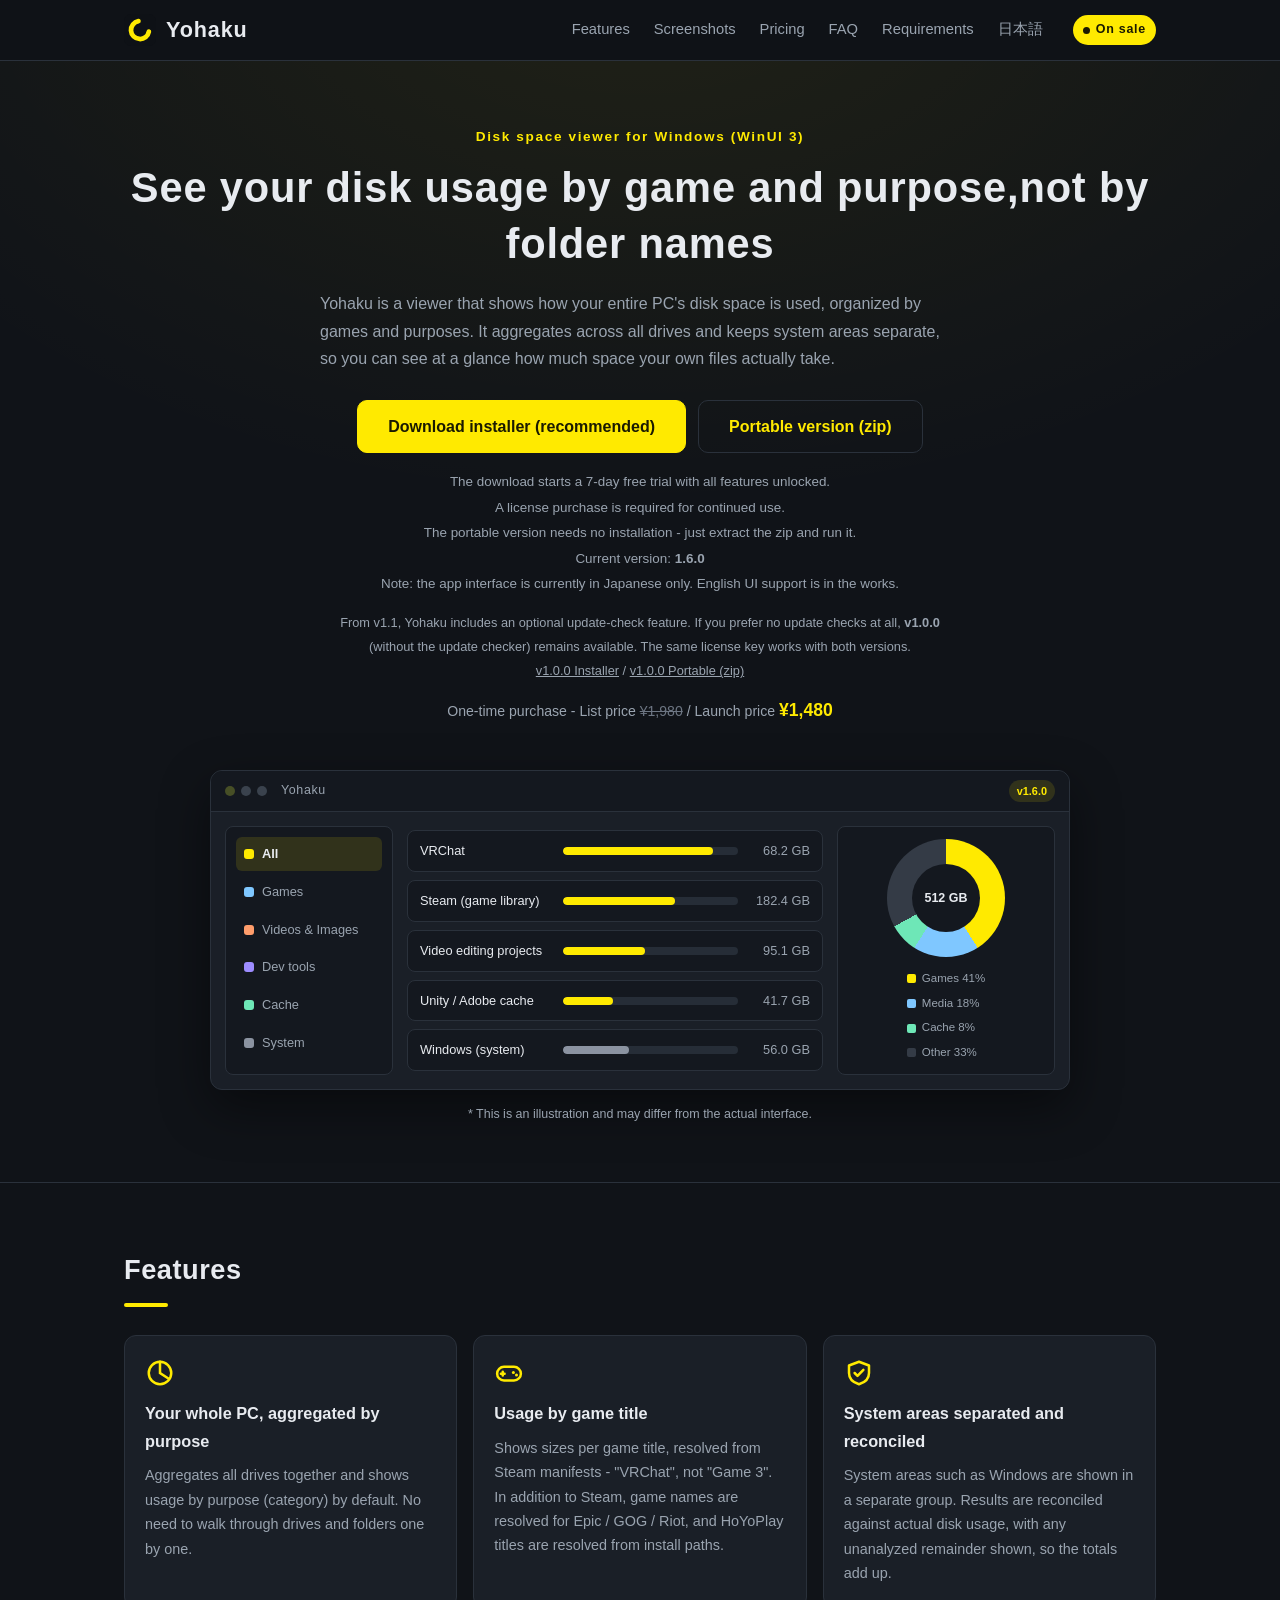
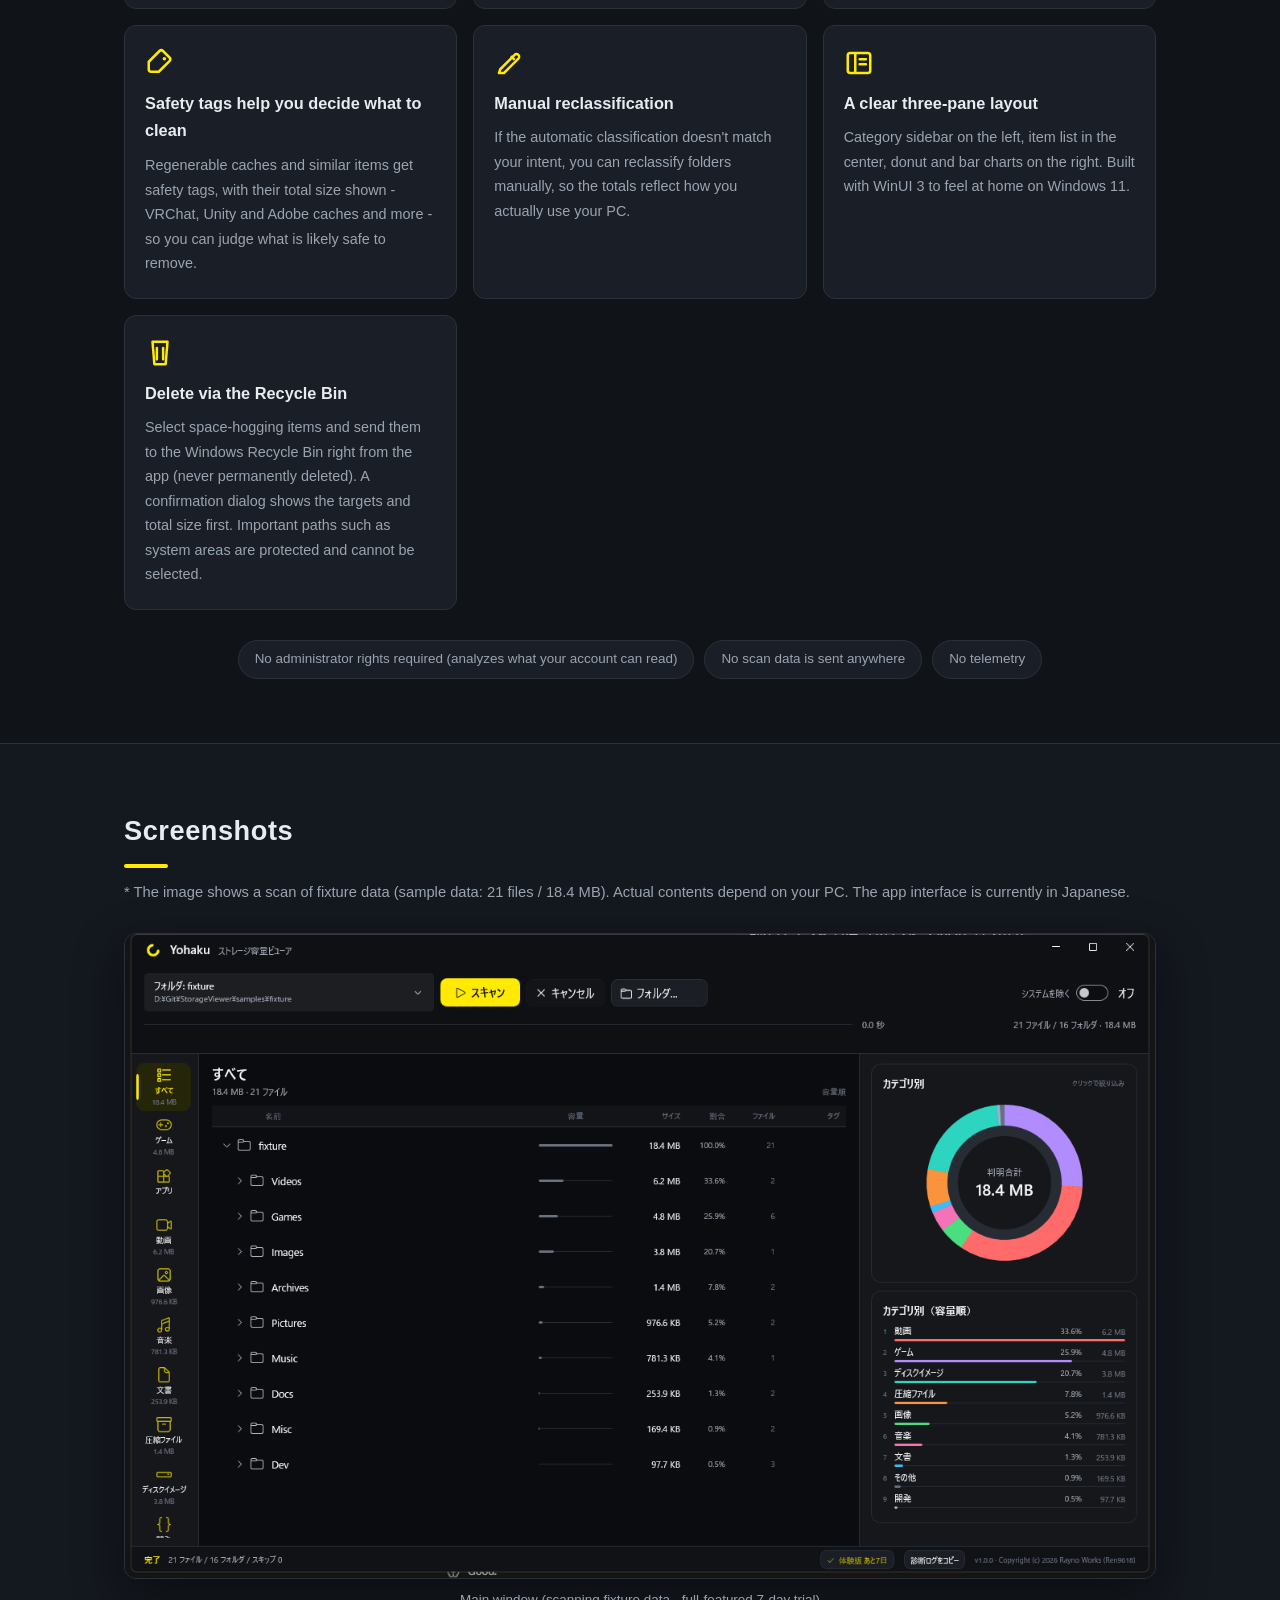
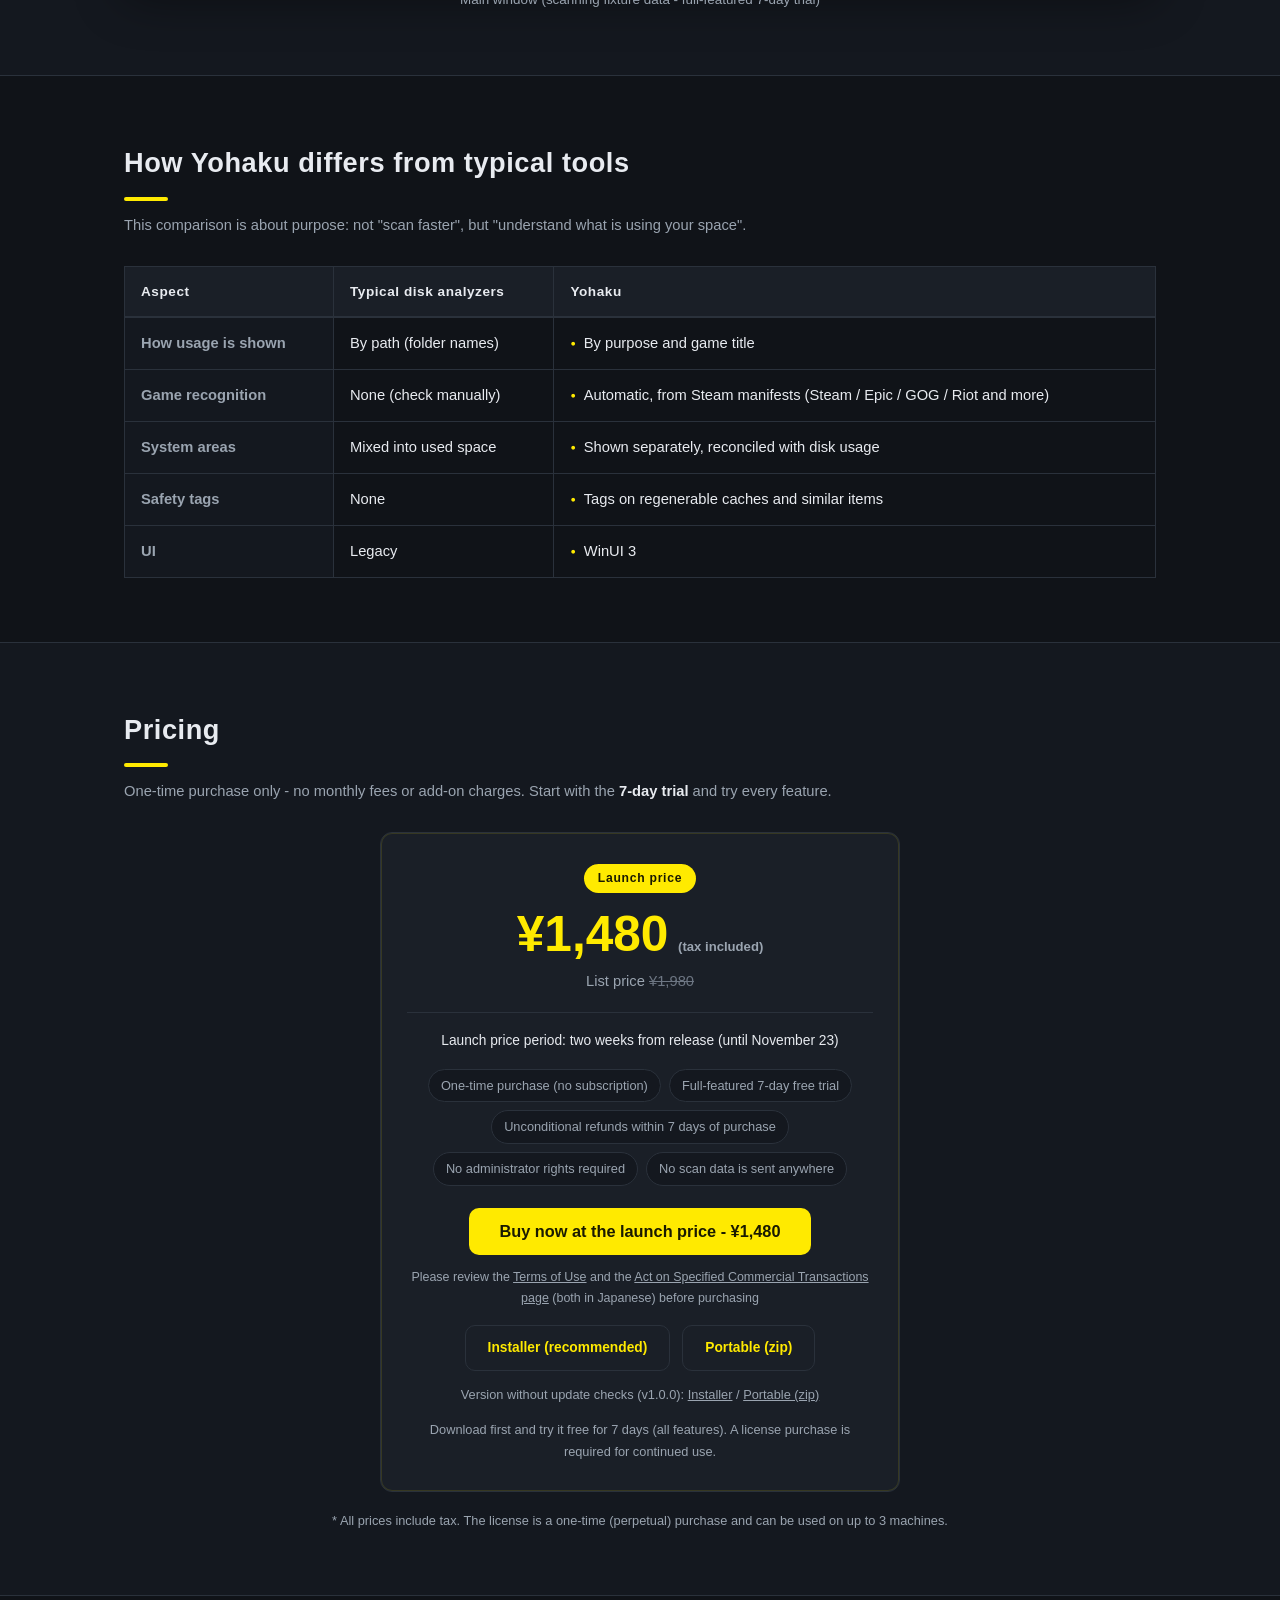
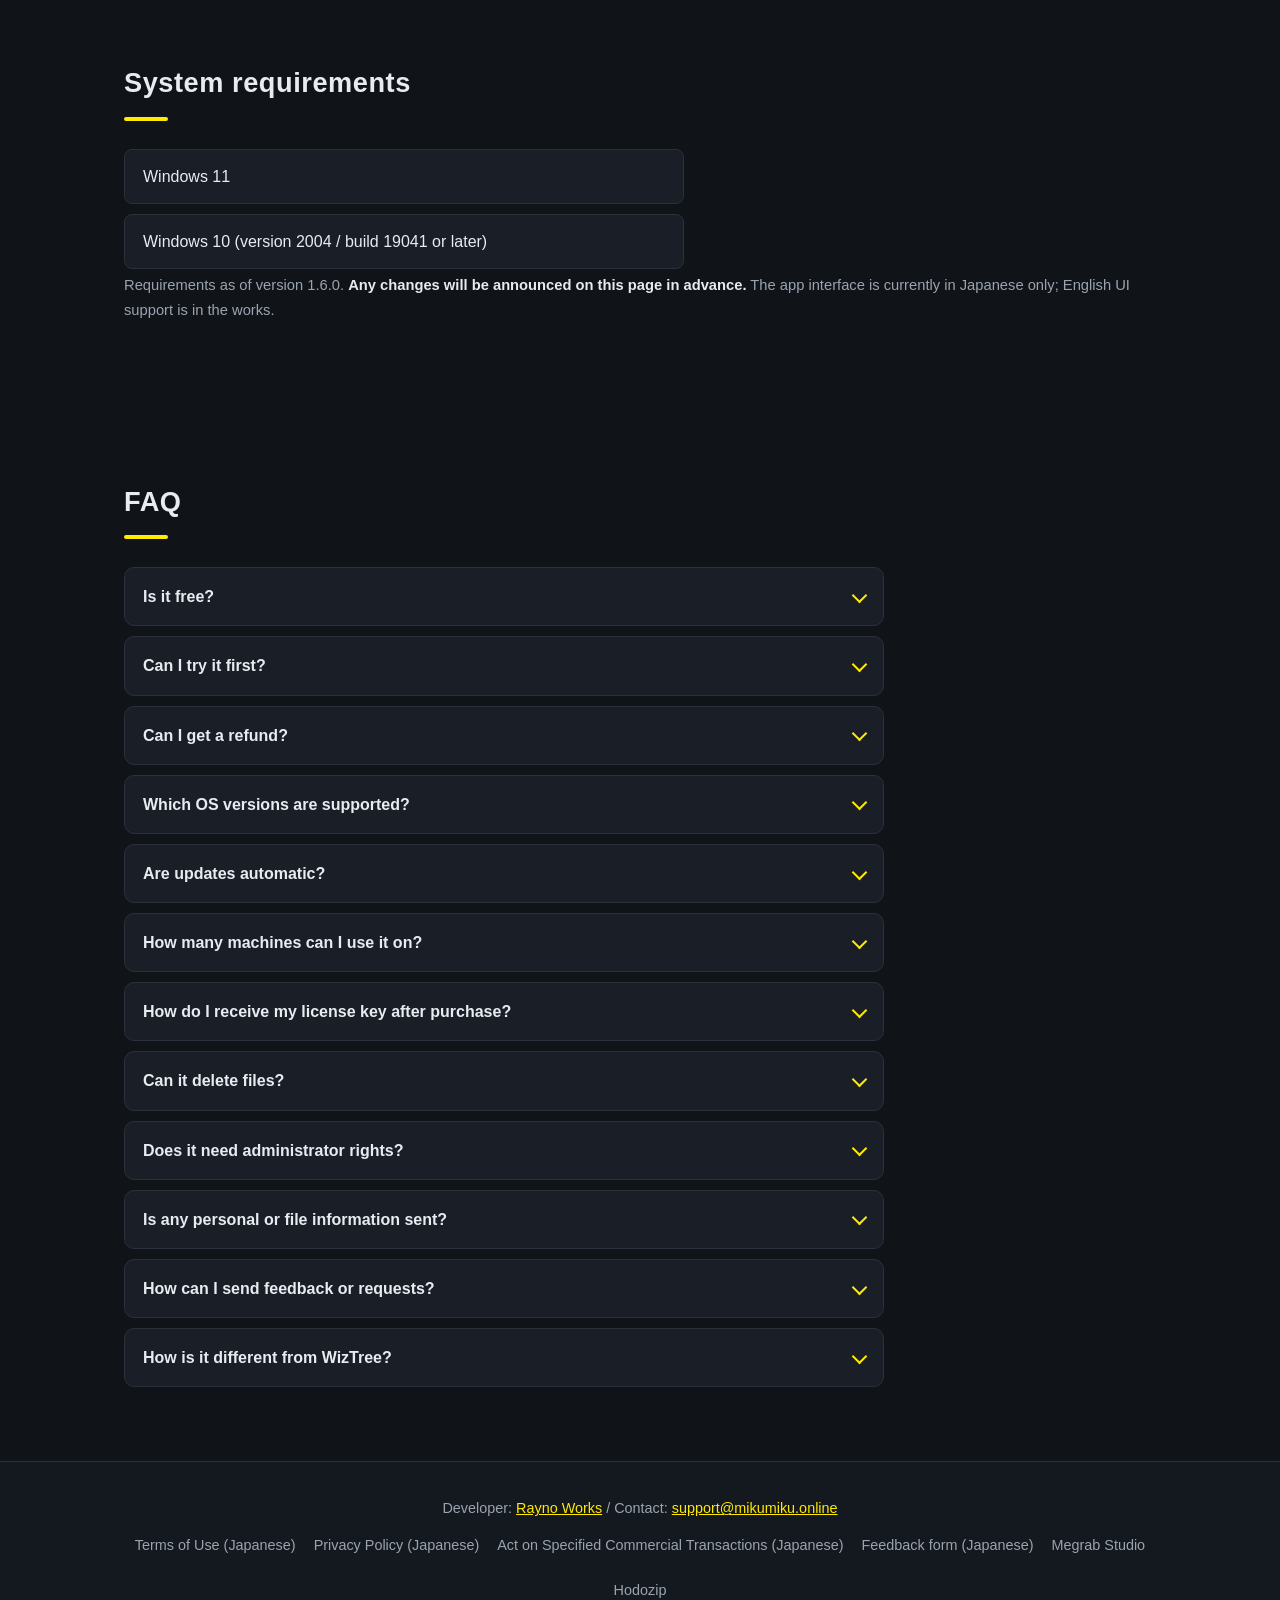
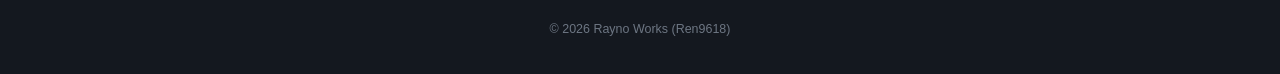
==== en/index.html @ 10c19259 "﻿feat: add English page (/en/), fix apple-touch-icon and meta description" ====
<!DOCTYPE html>
<html lang="en">
<head>
<meta charset="utf-8">
<meta name="viewport" content="width=device-width, initial-scale=1">
<title>Yohaku - Disk Space Viewer for Windows</title>
<meta name="description" content="Yohaku is a disk space viewer for Windows that shows usage by game title and purpose, not by folder names. One-time purchase: list price ¥1,980, launch price ¥1,480 (for two weeks from release). Includes a full-featured 7-day free trial.">
<link rel="canonical" href="https://ren9618.github.io/Yohaku/en/">
<link rel="alternate" hreflang="ja" href="https://ren9618.github.io/Yohaku/">
<link rel="alternate" hreflang="en" href="https://ren9618.github.io/Yohaku/en/">
<link rel="alternate" hreflang="x-default" href="https://ren9618.github.io/Yohaku/">
<meta property="og:title" content="Yohaku - Disk Space Viewer for Windows">
<meta property="og:site_name" content="Yohaku">
<meta property="og:description" content="A disk space viewer for Windows that shows usage by game title and purpose, not by folder names. One-time purchase: list price ¥1,980, launch price ¥1,480 (for two weeks from release).">
<meta property="og:type" content="website">
<meta property="og:url" content="https://ren9618.github.io/Yohaku/en/">
<meta property="og:locale" content="en_US">
<meta name="twitter:card" content="summary">
<link rel="icon" href="../favicon.ico" sizes="32x32">
<link rel="icon" href="../favicon.svg" type="image/svg+xml">
<link rel="apple-touch-icon" href="../_brand/icon-180.png">
<link rel="stylesheet" href="../style.css">
<script type="application/ld+json">
{
  "@context": "https://schema.org",
  "@type": "Product",
  "name": "Yohaku",
  "description": "A disk space viewer for Windows that shows usage by game title and purpose, not by folder names.",
  "image": "https://ren9618.github.io/Yohaku/img/screenshot-main.png",
  "brand": { "@type": "Brand", "name": "Rayno Works" },
  "offers": {
    "@type": "Offer",
    "price": "1480",
    "priceCurrency": "JPY",
    "availability": "https://schema.org/InStock",
    "url": "https://ren9618.github.io/Yohaku/en/",
    "seller": { "@type": "Organization", "name": "Rayno Works" },
    "hasMerchantReturnPolicy": {
      "@type": "MerchantReturnPolicy",
      "applicableCountry": "JP",
      "returnPolicyCategory": "https://schema.org/MerchantReturnFiniteReturnWindow",
      "merchantReturnDays": 7
    }
  }
}
</script>
</head>
<body>

<!-- ▼ Header -->
<header class="site-header">
  <div class="container header-inner">
    <a class="brand" href="#top" aria-label="Yohaku official site - back to top">
      <svg class="brand-mark" viewBox="0 0 256 256" aria-hidden="true" focusable="false">
        <rect width="256" height="256" rx="56" fill="#0E1116"/>
        <path d="M198.9 140.5A72 72 0 1 1 115.5 57.1" fill="none" stroke="#FFEA00"
              stroke-width="38" stroke-linecap="round"/>
      </svg>
      <h1 class="brand-name">Yohaku</h1>
    </a>
    <nav class="site-nav" aria-label="Page sections">
      <a href="#features">Features</a>
      <a href="#screenshots">Screenshots</a>
      <a href="#pricing">Pricing</a>
      <a href="#faq">FAQ</a>
      <a href="#requirements">Requirements</a>
      <a href="../" hreflang="ja">日本語</a>
    </nav>
    <span class="dev-badge"><span class="dev-dot" aria-hidden="true"></span>On sale</span>
  </div>
</header>

<main id="top">

  <!-- ▼ Hero -->
  <section class="hero">
    <div class="container hero-inner">
      <p class="hero-kicker">Disk space viewer for Windows (WinUI 3)</p>
      <p class="hero-catch">See your disk usage by game and purpose,<br class="sp-br">not by folder names</p>
      <p class="hero-lead">
        Yohaku is a viewer that shows how your entire PC's disk space is used,
        organized by games and purposes. It aggregates across all drives and keeps
        system areas separate, so you can see at a glance how much space your own
        files actually take.
      </p>
      <div class="hero-actions">
        <div class="dl-buttons">
          <a class="btn" href="https://github.com/Ren9618/Yohaku/releases/latest/download/Yohaku-Setup.exe">Download installer (recommended)</a>
          <a class="btn btn-sub" href="https://github.com/Ren9618/Yohaku/releases/latest/download/Yohaku-Portable.zip">Portable version (zip)</a>
        </div>
        <p class="dl-note">
          The download starts a 7-day free trial with all features unlocked.<br>
          A license purchase is required for continued use.<br>
          The portable version needs no installation - just extract the zip and run it.<br>
          Current version: <strong>1.6.0</strong><br>
          Note: the app interface is currently in Japanese only. English UI support is in the works.
        </p>
        <p class="dl-legacy">
          From v1.1, Yohaku includes an optional update-check feature. If you prefer no update checks at all, <strong>v1.0.0</strong> (without the update checker) remains available. The same license key works with both versions.<br>
          <a href="https://github.com/Ren9618/Yohaku/releases/download/v1.0.0/Yohaku-Setup.exe">v1.0.0 Installer</a> / <a href="https://github.com/Ren9618/Yohaku/releases/download/v1.0.0/Yohaku-Portable.zip">v1.0.0 Portable (zip)</a>
        </p>
        <p class="hero-price">
          One-time purchase - List price <s>¥1,980</s> / Launch price <strong>¥1,480</strong>
        </p>
      </div>

      <!-- App window mock (CSS illustration) -->
      <div class="mock" role="img"
           aria-label="Illustration of the Yohaku window: a three-pane layout with a category list on the left, items by size in the center, and a donut chart on the right">
        <div class="mock-titlebar">
          <span class="tb-dot" aria-hidden="true"></span><span class="tb-dot" aria-hidden="true"></span><span class="tb-dot" aria-hidden="true"></span>
          <span class="tb-title">Yohaku</span>
          <span class="tb-badge">v1.6.0</span>
        </div>
        <div class="mock-body">
          <div class="mock-side">
            <span class="side-item is-active"><i class="ico-dot ico-a"></i>All</span>
            <span class="side-item"><i class="ico-dot ico-b"></i>Games</span>
            <span class="side-item"><i class="ico-dot ico-c"></i>Videos &amp; Images</span>
            <span class="side-item"><i class="ico-dot ico-d"></i>Dev tools</span>
            <span class="side-item"><i class="ico-dot ico-e"></i>Cache</span>
            <span class="side-item"><i class="ico-dot ico-f"></i>System</span>
          </div>
          <div class="mock-list">
            <div class="list-row"><span class="row-name">VRChat</span><span class="row-bar"><i style="width:86%"></i></span><span class="row-size">68.2 GB</span></div>
            <div class="list-row"><span class="row-name">Steam (game library)</span><span class="row-bar"><i style="width:64%"></i></span><span class="row-size">182.4 GB</span></div>
            <div class="list-row"><span class="row-name">Video editing projects</span><span class="row-bar"><i style="width:47%"></i></span><span class="row-size">95.1 GB</span></div>
            <div class="list-row"><span class="row-name">Unity / Adobe cache</span><span class="row-bar"><i style="width:29%"></i></span><span class="row-size">41.7 GB</span></div>
            <div class="list-row"><span class="row-name">Windows (system)</span><span class="row-bar row-bar-sys"><i style="width:38%"></i></span><span class="row-size">56.0 GB</span></div>
          </div>
          <div class="mock-chart">
            <div class="donut"><span class="donut-hole">512 GB</span></div>
            <div class="donut-legend">
              <span><i class="lg lg-a"></i>Games 41%</span>
              <span><i class="lg lg-b"></i>Media 18%</span>
              <span><i class="lg lg-c"></i>Cache 8%</span>
              <span><i class="lg lg-d"></i>Other 33%</span>
            </div>
          </div>
        </div>
      </div>
      <p class="mock-caption">* This is an illustration and may differ from the actual interface.</p>
    </div>
  </section>

  <!-- ▼ Features -->
  <section class="section" id="features">
    <div class="container">
      <h2 class="section-title">Features</h2>
      <div class="cards">
        <article class="card">
          <svg class="card-ico" viewBox="0 0 24 24" aria-hidden="true" focusable="false"><circle cx="12" cy="12" r="9" fill="none" stroke="currentColor" stroke-width="2"/><path d="M12 3v9l6.4 4.2" fill="none" stroke="currentColor" stroke-width="2" stroke-linecap="round"/></svg>
          <h3>Your whole PC, aggregated by purpose</h3>
          <p>Aggregates all drives together and shows usage by purpose (category) by default. No need to walk through drives and folders one by one.</p>
        </article>
        <article class="card">
          <svg class="card-ico" viewBox="0 0 24 24" aria-hidden="true" focusable="false"><rect x="2.5" y="7" width="19" height="11" rx="5.5" fill="none" stroke="currentColor" stroke-width="2"/><path d="M7 11v3M5.5 12.5h3" stroke="currentColor" stroke-width="2" stroke-linecap="round"/><circle cx="15.5" cy="11.5" r="1.2" fill="currentColor"/><circle cx="18" cy="13.5" r="1.2" fill="currentColor"/></svg>
          <h3>Usage by game title</h3>
          <p>Shows sizes per game title, resolved from Steam manifests - "VRChat", not "Game 3". In addition to Steam, game names are resolved for Epic / GOG / Riot, and HoYoPlay titles are resolved from install paths.</p>
        </article>
        <article class="card">
          <svg class="card-ico" viewBox="0 0 24 24" aria-hidden="true" focusable="false"><path d="M12 3l8 3v6c0 4.4-3.2 7.6-8 9-4.8-1.4-8-4.6-8-9V6z" fill="none" stroke="currentColor" stroke-width="2" stroke-linejoin="round"/><path d="M8.5 12l2.3 2.3L15.5 9.5" fill="none" stroke="currentColor" stroke-width="2" stroke-linecap="round" stroke-linejoin="round"/></svg>
          <h3>System areas separated and reconciled</h3>
          <p>System areas such as Windows are shown in a separate group. Results are reconciled against actual disk usage, with any unanalyzed remainder shown, so the totals add up.</p>
        </article>
        <article class="card">
          <svg class="card-ico" viewBox="0 0 24 24" aria-hidden="true" focusable="false"><path d="M3 11l8.6-8.6a2 2 0 012.8 0l5.2 5.2a2 2 0 010 2.8L11 19H5a2 2 0 01-2-2z" fill="none" stroke="currentColor" stroke-width="2" stroke-linejoin="round"/><circle cx="15.5" cy="8.5" r="1.4" fill="currentColor"/></svg>
          <h3>Safety tags help you decide what to clean</h3>
          <p>Regenerable caches and similar items get safety tags, with their total size shown - VRChat, Unity and Adobe caches and more - so you can judge what is likely safe to remove.</p>
        </article>
        <article class="card">
          <svg class="card-ico" viewBox="0 0 24 24" aria-hidden="true" focusable="false"><path d="M4 20h4L19.5 8.5a2.1 2.1 0 00-3-3L5 17z" fill="none" stroke="currentColor" stroke-width="2" stroke-linejoin="round"/><path d="M13.5 6.5l3 3" stroke="currentColor" stroke-width="2"/></svg>
          <h3>Manual reclassification</h3>
          <p>If the automatic classification doesn't match your intent, you can reclassify folders manually, so the totals reflect how you actually use your PC.</p>
        </article>
        <article class="card">
          <svg class="card-ico" viewBox="0 0 24 24" aria-hidden="true" focusable="false"><rect x="3" y="4" width="18" height="16" rx="2" fill="none" stroke="currentColor" stroke-width="2"/><path d="M9 4v16" stroke="currentColor" stroke-width="2"/><path d="M12.5 9h5M12.5 13h5" stroke="currentColor" stroke-width="2" stroke-linecap="round"/></svg>
          <h3>A clear three-pane layout</h3>
          <p>Category sidebar on the left, item list in the center, donut and bar charts on the right. Built with WinUI 3 to feel at home on Windows 11.</p>
        </article>
        <article class="card">
          <svg class="card-ico" viewBox="0 0 24 24" aria-hidden="true" focusable="false"><path d="M6 3h12l-1.5 18h-9z" fill="none" stroke="currentColor" stroke-width="2" stroke-linejoin="round"/><path d="M9.5 8v9M14.5 8v9" stroke="currentColor" stroke-width="2" stroke-linecap="round"/></svg>
          <h3>Delete via the Recycle Bin</h3>
          <p>Select space-hogging items and send them to the Windows Recycle Bin right from the app (never permanently deleted). A confirmation dialog shows the targets and total size first. Important paths such as system areas are protected and cannot be selected.</p>
        </article>
      </div>
      <ul class="policy-list" aria-label="How it works">
        <li>No administrator rights required (analyzes what your account can read)</li>
        <li>No scan data is sent anywhere</li>
        <li>No telemetry</li>
      </ul>
    </div>
  </section>

  <!-- ▼ Screenshots -->
  <section class="section section-alt" id="screenshots">
    <div class="container">
      <h2 class="section-title">Screenshots</h2>
      <p class="section-note">* The image shows a scan of fixture data (sample data: 21 files / 18.4 MB). Actual contents depend on your PC. The app interface is currently in Japanese.</p>
      <figure class="shot">
        <img class="shot-img" src="../img/screenshot-main.png"
             alt="Yohaku's main window: a three-pane layout with the category list on the left, items by size in the center, and a category donut chart and ranked list on the right. The status bar shows the trial period remaining"
             width="1280" height="800" loading="lazy">
        <figcaption>Main window (scanning fixture data - full-featured 7-day trial)</figcaption>
      </figure>
    </div>
  </section>

  <!-- ▼ Comparison -->
  <section class="section" id="difference">
    <div class="container">
      <h2 class="section-title">How Yohaku differs from typical tools</h2>
      <p class="section-note">This comparison is about purpose: not "scan faster", but "understand what is using your space".</p>
      <div class="table-wrap">
        <table>
          <caption class="visually-hidden">Comparison of typical disk analyzers and Yohaku</caption>
          <thead>
            <tr><th scope="col">Aspect</th><th scope="col">Typical disk analyzers</th><th scope="col">Yohaku</th></tr>
          </thead>
          <tbody>
            <tr><th scope="row">How usage is shown</th><td>By path (folder names)</td><td class="em">By purpose and game title</td></tr>
            <tr><th scope="row">Game recognition</th><td>None (check manually)</td><td class="em">Automatic, from Steam manifests (Steam / Epic / GOG / Riot and more)</td></tr>
            <tr><th scope="row">System areas</th><td>Mixed into used space</td><td class="em">Shown separately, reconciled with disk usage</td></tr>
            <tr><th scope="row">Safety tags</th><td>None</td><td class="em">Tags on regenerable caches and similar items</td></tr>
            <tr><th scope="row">UI</th><td>Legacy</td><td class="em">WinUI 3</td></tr>
          </tbody>
        </table>
      </div>
    </div>
  </section>

  <!-- ▼ Pricing -->
  <section class="section section-alt" id="pricing">
    <div class="container">
      <h2 class="section-title">Pricing</h2>
      <p class="section-note">One-time purchase only - no monthly fees or add-on charges. Start with the <strong>7-day trial</strong> and try every feature.</p>
      <div class="price-card">
        <p class="price-badge">Launch price</p>
        <p class="price-main">¥1,480<span class="price-tax"> (tax included)</span></p>
        <p class="price-list">List price <s>¥1,980</s></p>
        <p class="price-term">Launch price period: two weeks from release (until November 23)</p>
        <ul class="price-facts">
          <li>One-time purchase (no subscription)</li>
          <li>Full-featured 7-day free trial</li>
          <li>Unconditional refunds within 7 days of purchase</li>
          <li>No administrator rights required</li>
          <li>No scan data is sent anywhere</li>
        </ul>
        <button type="button" class="btn btn-buy" id="buy-button">Buy now at the launch price - ¥1,480</button>
        <p class="buy-legal">Please review the <a href="../terms/">Terms of Use</a> and the <a href="../tokushoho/">Act on Specified Commercial Transactions page</a> (both in Japanese) before purchasing</p>
        <p class="buy-error" id="buy-error" hidden role="alert">Couldn't open the checkout page. Please wait a moment and try again. If the problem persists, contact support@mikumiku.online.</p>
        <div class="dl-buttons dl-buttons-price">
          <a class="btn btn-sub" href="https://github.com/Ren9618/Yohaku/releases/latest/download/Yohaku-Setup.exe">Installer (recommended)</a>
          <a class="btn btn-sub" href="https://github.com/Ren9618/Yohaku/releases/latest/download/Yohaku-Portable.zip">Portable (zip)</a>
        </div>
        <p class="dl-legacy dl-legacy-price">Version without update checks (v1.0.0): <a href="https://github.com/Ren9618/Yohaku/releases/download/v1.0.0/Yohaku-Setup.exe">Installer</a> / <a href="https://github.com/Ren9618/Yohaku/releases/download/v1.0.0/Yohaku-Portable.zip">Portable (zip)</a></p>
        <p class="buy-note">Download first and try it free for 7 days (all features). A license purchase is required for continued use.</p>
      </div>
      <p class="price-note">* All prices include tax. The license is a one-time (perpetual) purchase and can be used on up to 3 machines.</p>
    </div>
  </section>

  <!-- ▼ Requirements -->
  <section class="section" id="requirements">
    <div class="container">
      <h2 class="section-title">System requirements</h2>
      <ul class="req-list">
        <li>Windows 11</li>
        <li>Windows 10 (version 2004 / build 19041 or later)</li>
      </ul>
      <p class="section-note">
        Requirements as of version 1.6.0.
        <strong>Any changes will be announced on this page in advance.</strong>
        The app interface is currently in Japanese only; English UI support is in the works.
      </p>
    </div>
  </section>

  <!-- ▼ FAQ -->
  <section class="section" id="faq">
    <div class="container">
      <h2 class="section-title">FAQ</h2>
      <div class="faq">
        <details>
          <summary>Is it free?</summary>
          <p>No - it's a paid app with a one-time price. The list price is ¥1,980 (tax included); for two weeks from release, it's on sale at the launch price of ¥1,480 (tax included). There are no monthly fees.</p>
        </details>
        <details>
          <summary>Can I try it first?</summary>
          <p>Yes. The download gives you 7 days with all features unlocked, free of charge. A license purchase is required for continued use.</p>
        </details>
        <details>
          <summary>Can I get a refund?</summary>
          <p>Yes. Within 7 days of purchase, refunds are unconditional - no reason needed.</p>
        </details>
        <details>
          <summary>Which OS versions are supported?</summary>
          <p>Windows 11, and Windows 10 (version 2004 / build 19041 or later).</p>
        </details>
        <details>
          <summary>Are updates automatic?</summary>
          <p>No. By default, updates are only checked when you press the "Check for updates" button, which looks for the latest version on GitHub. You can switch to checking at startup in settings, but even then nothing is downloaded or installed automatically. A v1.0.0 build without any update checking is also available.</p>
        </details>
        <details>
          <summary>How many machines can I use it on?</summary>
          <p>One purchased license key can be used on up to 3 machines.</p>
        </details>
        <details>
          <summary>How do I receive my license key after purchase?</summary>
          <p>Your license key is shown on the purchase completion screen and also sent to the email address you provided. Paste it into the license field in the app.</p>
        </details>
        <details>
          <summary>Can it delete files?</summary>
          <p>Yes. Since v1.2, you can send selected files and folders to the Windows Recycle Bin. It never permanently deletes. Important paths such as system areas are protected and cannot be selected. To undo, restore the items from the Recycle Bin.</p>
        </details>
        <details>
          <summary>Does it need administrator rights?</summary>
          <p>No. It analyzes what a standard user account can read.</p>
        </details>
        <details>
          <summary>Is any personal or file information sent?</summary>
          <p>Scan and analysis data is never sent anywhere; analysis happens entirely on your PC. Network access occurs only for: (1) license verification, (2) update checks (by default, only when you press the button; automatic at startup only if you enable it in settings), and (3) opening the feedback form (in your own browser).</p>
        </details>
        <details>
          <summary>How can I send feedback or requests?</summary>
          <p>Open the form from the "Feedback" button in the app (it opens in your browser). Bug reports, feature requests and questions are welcome. (The form is in Japanese.)</p>
        </details>
        <details>
          <summary>How is it different from WizTree?</summary>
          <p>The goal is clarity, not speed: Yohaku lets you grasp your usage by purpose and game title.</p>
        </details>
      </div>
    </div>
  </section>

</main>

<!-- ▼ Footer -->
<footer class="site-footer">
  <div class="container footer-inner">
    <p class="footer-dev">
      Developer: <a href="https://ren9618.github.io/" rel="noopener">Rayno Works</a>
      / Contact: <a href="mailto:support@mikumiku.online">support@mikumiku.online</a>
    </p>
    <ul class="footer-links">
      <li><a href="../terms/">Terms of Use (Japanese)</a></li>
      <li><a href="../privacy/">Privacy Policy (Japanese)</a></li>
      <li><a href="../tokushoho/">Act on Specified Commercial Transactions (Japanese)</a></li>
      <li><a href="https://docs.google.com/forms/d/e/1FAIpQLSfSuPLTinqExS61uuCoh1453_3kNF-ksdr_sGwVtQI4NySszA/viewform" rel="noopener">Feedback form (Japanese)</a></li>
      <li><a href="https://megrab.mikumiku.online/" rel="noopener">Megrab Studio</a></li>
      <li><a href="https://ren9618.github.io/Hodozip/" rel="noopener">Hodozip</a></li>
    </ul>
    <p class="copyright">© 2026 Rayno Works (Ren9618)</p>
  </div>
</footer>

<script src="../checkout.js" defer></script>

</body>
</html>
---- style.css ----
/* Yohaku 公式サイト - style.css
   外部リソース不使用（システムフォントのみ） */

:root {
  --bg: #101318;
  --bg-alt: #14181f;
  --panel: #1a1f27;
  --line: #2a313b;
  --text: #e8ebf0;
  --sub: #9aa4b0;
  --accent: #FFEA00;
  --accent-soft: rgba(255, 234, 0, .12);
  --radius: 12px;
}

* { box-sizing: border-box; }

html { scroll-behavior: smooth; }

body {
  margin: 0;
  background: var(--bg);
  color: var(--text);
  font-family: "Segoe UI", "Yu Gothic UI", "Hiragino Kaku Gothic ProN", "Meiryo", sans-serif;
  font-size: 16px;
  line-height: 1.7;
  -webkit-text-size-adjust: 100%;
}

img, svg { vertical-align: middle; }

a { color: var(--accent); }
a:hover { text-decoration-thickness: 2px; }

.container { max-width: 1080px; margin: 0 auto; padding: 0 24px; }

.visually-hidden {
  position: absolute; width: 1px; height: 1px;
  margin: -1px; padding: 0; border: 0;
  clip: rect(0 0 0 0); overflow: hidden; white-space: nowrap;
}

/* ---------- ヘッダー ---------- */
.site-header {
  position: sticky; top: 0; z-index: 10;
  background: rgba(16, 19, 24, .92);
  backdrop-filter: blur(6px);
  border-bottom: 1px solid var(--line);
}
.header-inner {
  display: flex; align-items: center; gap: 20px;
  min-height: 60px; flex-wrap: wrap; padding-top: 8px; padding-bottom: 8px;
}
.brand {
  display: flex; align-items: center; gap: 10px;
  color: var(--text); text-decoration: none;
}
.brand-mark { width: 32px; height: 32px; flex: none; }
.brand-name {
  margin: 0; font-size: 1.35rem; font-weight: 700;
  letter-spacing: .04em; color: var(--text);
}
.site-nav { display: flex; gap: 4px; flex-wrap: wrap; margin-left: auto; }
.site-nav a {
  color: var(--sub); text-decoration: none;
  font-size: .92rem; padding: 6px 10px; border-radius: 8px;
}
.site-nav a:hover { color: var(--text); background: var(--panel); }
.dev-badge {
  flex: none;
  display: inline-flex; align-items: center; gap: 6px;
  font-size: .78rem; font-weight: 700; letter-spacing: .06em;
  color: #1a1a00; background: var(--accent);
  padding: 4px 10px; border-radius: 999px;
}
.dev-dot {
  width: 7px; height: 7px; border-radius: 50%;
  background: #1a1a00; animation: pulse 1.6s ease-in-out infinite;
}
@keyframes pulse { 50% { opacity: .35; } }

/* ---------- ヒーロー ---------- */
.hero {
  padding: 64px 0 56px;
  background:
    radial-gradient(ellipse 70% 50% at 50% -10%, rgba(255, 234, 0, .07), transparent),
    var(--bg);
  border-bottom: 1px solid var(--line);
}
.hero-inner { text-align: center; }
.hero-kicker {
  margin: 0 0 12px; color: var(--accent);
  font-size: .85rem; font-weight: 700; letter-spacing: .12em;
}
.hero-catch {
  margin: 0 0 18px;
  font-size: clamp(1.7rem, 4.5vw, 2.6rem);
  font-weight: 800; line-height: 1.35; letter-spacing: .02em;
}
.hero-lead {
  max-width: 640px; margin: 0 auto 28px; color: var(--sub); text-align: left;
}
.hero-actions { margin-bottom: 44px; }
.btn-disabled {
  display: inline-block;
  padding: 12px 34px; border-radius: 10px;
  border: 1px solid var(--line); background: var(--panel);
  color: var(--sub); font-weight: 700; cursor: not-allowed;
  user-select: none;
}
.hero-price {
  margin: 12px 0 0; font-size: .88rem; color: var(--sub);
}
.hero-price strong { color: var(--accent); font-size: 1.1rem; }
.hero-price s { color: #6d7683; }

/* ---------- ボタン・ダウンロード導線 ---------- */
.btn {
  display: inline-block;
  padding: 12px 30px; border-radius: 10px;
  border: 1px solid var(--accent);
  background: var(--accent); color: #1a1a00;
  font-weight: 700; text-decoration: none;
  cursor: pointer;
}
.btn:hover { text-decoration: none; filter: brightness(1.08); }
.btn-sub {
  background: transparent; color: var(--accent);
  border: 1px solid var(--line);
}
.btn-sub:hover { border-color: var(--accent); }
.dl-buttons {
  display: flex; flex-wrap: wrap; gap: 12px; justify-content: center;
}
.dl-note {
  margin: 16px 0 0; font-size: .84rem; color: var(--sub); line-height: 1.9;
}
.dl-legacy {
  max-width: 640px; margin: 14px auto 0;
  font-size: .8rem; color: var(--sub); line-height: 1.9;
}
.dl-legacy a { color: var(--sub); }
.dl-legacy a:hover { color: var(--accent); }
.dl-legacy-price { margin: 12px 0 0; max-width: none; }

/* 購入ボタン */
.btn-buy {
  border: none; font-size: 1.02rem; padding: 14px 30px;
}
.btn-buy:disabled {
  opacity: .55; cursor: wait;
}
.buy-error {
  margin: 14px 0 0; font-size: .86rem; color: #ffb4b4;
  background: rgba(255, 90, 90, .1); border: 1px solid rgba(255, 90, 90, .35);
  border-radius: 8px; padding: 10px 14px;
}
.buy-legal {
  margin: 12px 0 0; font-size: .78rem; color: var(--sub);
}
.buy-legal a { color: var(--sub); }
.buy-legal a:hover { color: var(--accent); }
.dl-buttons-price { margin-top: 16px; }
.dl-buttons-price .btn { font-size: .86rem; padding: 10px 22px; }
.buy-note {
  margin: 12px 0 0; font-size: .8rem; color: var(--sub);
}

/* ---------- 購入完了ページ ---------- */
.done-main { padding: 56px 0 72px; }
.done-inner { max-width: 620px; margin: 0 auto; }
.done-title {
  margin: 0 0 20px; font-size: clamp(1.4rem, 4vw, 1.9rem);
  font-weight: 800; letter-spacing: .02em;
}
.done-lead { margin: 0 0 28px; color: var(--sub); }
.done-card {
  background: var(--panel); border: 1px solid var(--line);
  border-radius: var(--radius); padding: 26px 24px;
}
.done-card h2 { margin: 0 0 6px; font-size: 1.05rem; }
.done-product { margin: 0 0 18px; font-size: .9rem; color: var(--sub); }
.done-key-label {
  font-size: .78rem; font-weight: 700; letter-spacing: .08em;
  color: var(--accent); margin: 0 0 8px;
}
.done-key-row { display: flex; gap: 8px; align-items: stretch; }
.license-key {
  flex: 1; min-width: 0;
  font-family: Consolas, "Courier New", monospace;
  font-size: 1rem; letter-spacing: .04em;
  color: var(--text); background: var(--bg-alt);
  border: 1px solid var(--line); border-radius: 8px;
  padding: 12px 14px; word-break: break-all;
  user-select: all;
}
.copy-btn {
  flex: none; padding: 0 18px; border-radius: 8px;
  border: 1px solid var(--line); background: var(--bg-alt);
  color: var(--accent); font-weight: 700; cursor: pointer;
  font-size: .86rem;
}
.copy-btn:hover { border-color: var(--accent); }
.copy-btn:disabled { color: var(--sub); cursor: default; }
.done-note { margin: 14px 0 0; font-size: .82rem; color: var(--sub); }
.done-guide {
  margin: 22px 0 0; padding-top: 18px; border-top: 1px solid var(--line);
  font-size: .9rem; color: var(--text);
}
.done-actions { display: flex; flex-wrap: wrap; gap: 12px; margin-top: 24px; }
.done-actions .btn { font-size: .9rem; padding: 11px 22px; }
.done-mail {
  margin: 20px 0 0; font-size: .86rem; color: var(--sub);
  text-align: center;
}
.done-mail a { color: var(--sub); }

.sp-br { display: none; }

/* ---------- アプリ画面モック ---------- */
.mock {
  max-width: 860px; margin: 0 auto;
  background: var(--panel);
  border: 1px solid var(--line); border-radius: var(--radius);
  overflow: hidden; text-align: left;
  box-shadow: 0 18px 50px rgba(0, 0, 0, .45);
}
.mock-titlebar {
  display: flex; align-items: center; gap: 6px;
  padding: 9px 14px; background: var(--bg-alt);
  border-bottom: 1px solid var(--line);
}
.tb-dot { width: 10px; height: 10px; border-radius: 50%; background: #3a424d; }
.tb-dot:first-child { background: #474f26; }
.tb-title { margin-left: 8px; font-size: .78rem; color: var(--sub); letter-spacing: .05em; }
.tb-badge {
  margin-left: auto; font-size: .68rem; font-weight: 700;
  color: var(--accent); background: var(--accent-soft);
  padding: 2px 8px; border-radius: 999px;
}
.mock-body {
  display: grid; grid-template-columns: 168px 1fr 218px;
  gap: 14px; padding: 14px;
}
.mock-side {
  display: flex; flex-direction: column; gap: 4px;
  padding: 10px; background: var(--bg-alt);
  border: 1px solid var(--line); border-radius: 8px;
  font-size: .8rem; color: var(--sub);
}
.side-item {
  display: flex; align-items: center; gap: 8px;
  padding: 6px 8px; border-radius: 6px; white-space: nowrap;
}
.side-item.is-active {
  background: var(--accent-soft); color: var(--text); font-weight: 700;
}
.ico-dot { width: 10px; height: 10px; border-radius: 3px; flex: none; background: var(--accent); }
.ico-b { background: #7fc7ff; } .ico-c { background: #ff9d6b; }
.ico-d { background: #9d8cff; } .ico-e { background: #6ee7b7; }
.ico-f { background: #8b93a1; }

.mock-list {
  display: flex; flex-direction: column; gap: 8px; justify-content: center;
  min-width: 0;
}
.list-row {
  display: grid; grid-template-columns: minmax(88px, 34%) 1fr 62px;
  align-items: center; gap: 10px;
  padding: 9px 12px; background: var(--bg-alt);
  border: 1px solid var(--line); border-radius: 8px;
  font-size: .8rem;
}
.row-name { color: var(--text); overflow: hidden; text-overflow: ellipsis; white-space: nowrap; }
.row-bar { height: 8px; border-radius: 4px; background: #262d37; overflow: hidden; }
.row-bar i { display: block; height: 100%; background: var(--accent); border-radius: 4px; }
.row-bar-sys i { background: #8b93a1; }
.row-size { color: var(--sub); text-align: right; font-variant-numeric: tabular-nums; }

.mock-chart {
  display: flex; flex-direction: column; align-items: center; gap: 12px;
  padding: 12px; background: var(--bg-alt);
  border: 1px solid var(--line); border-radius: 8px;
}
.donut {
  width: 118px; height: 118px; border-radius: 50%;
  background: conic-gradient(var(--accent) 0 41%, #7fc7ff 41% 59%, #6ee7b7 59% 67%, #343b46 67% 100%);
  display: grid; place-items: center; flex: none;
}
.donut-hole {
  width: 68px; height: 68px; border-radius: 50%;
  background: var(--bg-alt); display: grid; place-items: center;
  font-size: .78rem; font-weight: 700; color: var(--text);
}
.donut-legend {
  display: flex; flex-direction: column; gap: 5px;
  font-size: .72rem; color: var(--sub); white-space: nowrap;
}
.donut-legend span { display: flex; align-items: center; gap: 6px; }
.lg { width: 9px; height: 9px; border-radius: 2px; flex: none; }
.lg-a { background: var(--accent); } .lg-b { background: #7fc7ff; }
.lg-c { background: #6ee7b7; } .lg-d { background: #343b46; }

.mock-caption { margin: 14px 0 0; font-size: .78rem; color: var(--sub); }

/* ---------- 共通セクション ---------- */
.section { padding: 64px 0; }
.section-alt { background: var(--bg-alt); border-top: 1px solid var(--line); border-bottom: 1px solid var(--line); }
.section-title {
  margin: 0 0 28px; font-size: clamp(1.3rem, 3vw, 1.7rem);
  font-weight: 800; letter-spacing: .02em;
}
.section-title::after {
  content: ""; display: block; width: 44px; height: 4px;
  margin-top: 10px; border-radius: 2px; background: var(--accent);
}
.section-note { color: var(--sub); font-size: .92rem; margin: -16px 0 28px; }
.section-note strong { color: var(--text); }

/* ---------- 特徴カード ---------- */
.cards {
  display: grid; grid-template-columns: repeat(3, 1fr); gap: 16px;
}
.card {
  background: var(--panel); border: 1px solid var(--line);
  border-radius: var(--radius); padding: 22px 20px;
}
.card-ico { width: 30px; height: 30px; color: var(--accent); margin-bottom: 12px; }
.card h3 { margin: 0 0 8px; font-size: 1.02rem; }
.card p { margin: 0; color: var(--sub); font-size: .9rem; }
.policy-list {
  display: flex; flex-wrap: wrap; gap: 10px; justify-content: center;
  margin: 30px 0 0; padding: 0; list-style: none;
}
.policy-list li {
  font-size: .84rem; color: var(--sub);
  border: 1px solid var(--line); background: var(--panel);
  padding: 7px 16px; border-radius: 999px;
}

/* ---------- スクリーンショット ---------- */
.shot { margin: 0; }
.shot-img {
  width: 100%; height: auto; display: block;
  border: 1px solid var(--line); border-radius: var(--radius);
  box-shadow: 0 18px 50px rgba(0, 0, 0, .45);
}
.shot figcaption { margin-top: 10px; font-size: .84rem; color: var(--sub); text-align: center; }

/* ---------- 比較表 ---------- */
.table-wrap { overflow-x: auto; }
table { width: 100%; border-collapse: collapse; font-size: .92rem; }
th, td { padding: 13px 16px; border: 1px solid var(--line); text-align: left; vertical-align: top; }
thead th { background: var(--panel); font-size: .85rem; letter-spacing: .04em; }
tbody th { background: var(--bg-alt); color: var(--sub); font-weight: 600; white-space: nowrap; }
td.em { color: var(--text); }
td.em::before {
  content: "●"; color: var(--accent); font-size: .6em;
  margin-right: 8px; vertical-align: 2px;
}

/* ---------- 価格 ---------- */
.price-card {
  max-width: 520px; margin: 0 auto; padding: 30px 26px 28px;
  background: var(--panel); border: 1px solid var(--line);
  border-radius: var(--radius); text-align: center;
  box-shadow: inset 0 0 0 1px var(--accent-soft);
}
.price-badge {
  display: inline-block; margin: 0 0 14px; padding: 4px 14px;
  font-size: .76rem; font-weight: 700; letter-spacing: .06em;
  color: #1a1a00; background: var(--accent); border-radius: 999px;
}
.price-main {
  margin: 0; font-size: clamp(2.4rem, 7vw, 3.1rem);
  font-weight: 800; line-height: 1.1; color: var(--accent);
  font-variant-numeric: tabular-nums;
}
.price-tax { margin-left: 6px; font-size: .82rem; font-weight: 600; color: var(--sub); }
.price-list { margin: 8px 0 0; font-size: .92rem; color: var(--sub); }
.price-list s { color: #6d7683; }
.price-term {
  margin: 18px 0 0; padding-top: 16px;
  border-top: 1px solid var(--line); font-size: .86rem; color: var(--text);
}
.price-facts {
  display: flex; flex-wrap: wrap; gap: 8px; justify-content: center;
  margin: 16px 0 22px; padding: 0; list-style: none;
}
.price-facts li {
  font-size: .8rem; color: var(--sub);
  border: 1px solid var(--line); background: var(--bg-alt);
  padding: 5px 12px; border-radius: 999px;
}
.price-card .btn-disabled { padding: 12px 28px; }
.price-note { margin: 18px 0 0; font-size: .8rem; color: var(--sub); text-align: center; }

/* ---------- 動作環境 ---------- */
.req-list { margin: 0 0 20px; padding: 0; list-style: none; }
.req-list li {
  padding: 13px 18px; border: 1px solid var(--line);
  border-radius: 8px; background: var(--panel); margin-bottom: 10px;
  max-width: 560px;
}

/* ---------- FAQ ---------- */
.faq { max-width: 760px; }
.faq details {
  border: 1px solid var(--line); border-radius: 10px;
  background: var(--panel); margin-bottom: 10px;
}
.faq summary {
  cursor: pointer; padding: 15px 18px;
  font-weight: 700; list-style: none; position: relative; padding-right: 44px;
}
.faq summary::-webkit-details-marker { display: none; }
.faq summary::after {
  content: ""; position: absolute; right: 18px; top: 50%;
  width: 9px; height: 9px; margin-top: -7px;
  border-right: 2px solid var(--accent); border-bottom: 2px solid var(--accent);
  transform: rotate(45deg); transition: transform .15s ease;
}
.faq details[open] summary::after { transform: rotate(225deg); margin-top: -4px; }
.faq details p { margin: 0; padding: 0 18px 16px; color: var(--sub); font-size: .93rem; }

/* ---------- 法務ページ ---------- */
.legal-main { padding: 48px 0 64px; }
.legal-inner { max-width: 760px; margin: 0 auto; }
.legal-title {
  margin: 0 0 8px; font-size: clamp(1.4rem, 4vw, 1.9rem);
  font-weight: 800; letter-spacing: .02em;
}
.legal-meta { margin: 0 0 30px; font-size: .84rem; color: var(--sub); }
.legal-body h2 {
  margin: 34px 0 10px; font-size: 1.1rem; font-weight: 800;
  padding-left: 10px; border-left: 4px solid var(--accent);
}
.legal-body h3 {
  margin: 22px 0 8px; font-size: .98rem; font-weight: 700;
  color: var(--text);
}
.legal-body p {
  margin: 0 0 10px; font-size: .92rem; color: var(--text);
  line-height: 1.9; overflow-wrap: anywhere;
}
.legal-body .law-item {
  margin: 0 0 8px; padding-left: 1.2em; text-indent: -1.2em;
}
.legal-body a { overflow-wrap: anywhere; }
.legal-body dl {
  margin: 0; border: 1px solid var(--line); border-radius: var(--radius);
  overflow: hidden;
}
.legal-body dt {
  padding: 11px 16px 4px; font-size: .8rem; font-weight: 700;
  letter-spacing: .05em; color: var(--accent); background: var(--bg-alt);
}
.legal-body dd {
  margin: 0; padding: 4px 16px 12px; font-size: .92rem; color: var(--text);
  line-height: 1.85; border-bottom: 1px solid var(--line);
  overflow-wrap: anywhere;
}
.legal-body dd:last-child { border-bottom: none; }
.legal-footer {
  border-top: 1px solid var(--line); background: var(--bg-alt);
  padding: 30px 0; text-align: center;
}

/* ---------- フッター ---------- */
.site-footer {
  border-top: 1px solid var(--line); background: var(--bg-alt);
  padding: 34px 0; text-align: center;
}
.footer-inner { display: grid; gap: 10px; justify-items: center; }
.footer-dev { margin: 0; color: var(--sub); font-size: .9rem; }
.footer-links { display: flex; gap: 18px; margin: 0; padding: 0; list-style: none; flex-wrap: wrap; justify-content: center; }
.footer-links a { color: var(--sub); font-size: .9rem; text-decoration: none; overflow-wrap: anywhere; }
.footer-links a:hover { color: var(--accent); text-decoration: underline; }
.copyright { margin: 6px 0 0; color: #6d7683; font-size: .78rem; }

/* ---------- レスポンシブ ---------- */
@media (max-width: 900px) {
  .cards { grid-template-columns: repeat(2, 1fr); }
}

@media (max-width: 640px) {
  .sp-br { display: inline; }
  .hero { padding: 44px 0 44px; }
  .hero-lead { text-align: left; }
  .section { padding: 44px 0; }
  .container { padding: 0 18px; }

  .header-inner { gap: 10px; }
  .site-nav { margin-left: 0; order: 3; width: 100%; justify-content: flex-start; gap: 2px; }
  .site-nav a { padding: 5px 8px; font-size: .84rem; }
  .dev-badge { margin-left: auto; }

  .mock-body { grid-template-columns: 1fr; }
  .mock-side { flex-direction: row; flex-wrap: wrap; gap: 2px; padding: 6px; }
  .side-item { font-size: .74rem; padding: 4px 8px; }
  .mock-chart { flex-direction: row; justify-content: center; }
  .donut-legend { white-space: normal; }

  .cards { grid-template-columns: 1fr; }
  .policy-list { justify-content: flex-start; }

  th, td { padding: 10px 10px; font-size: .86rem; }
}
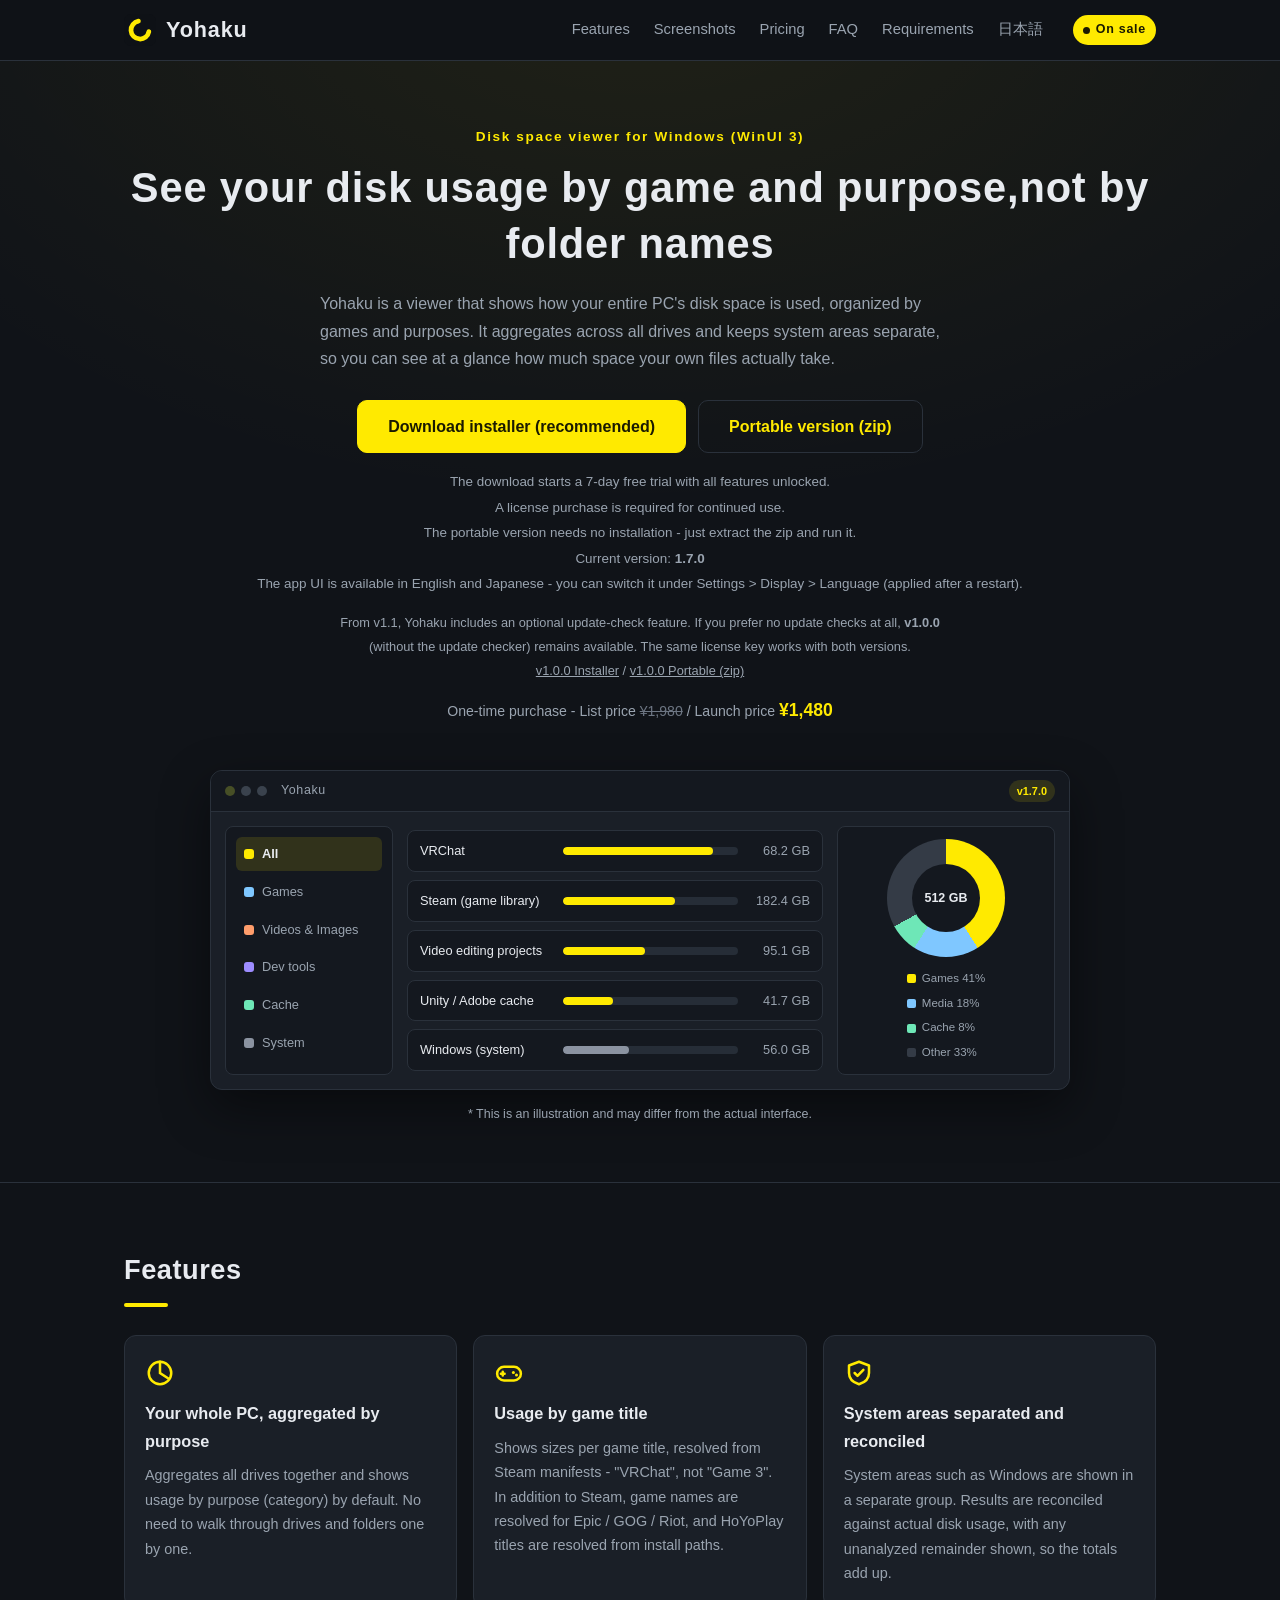
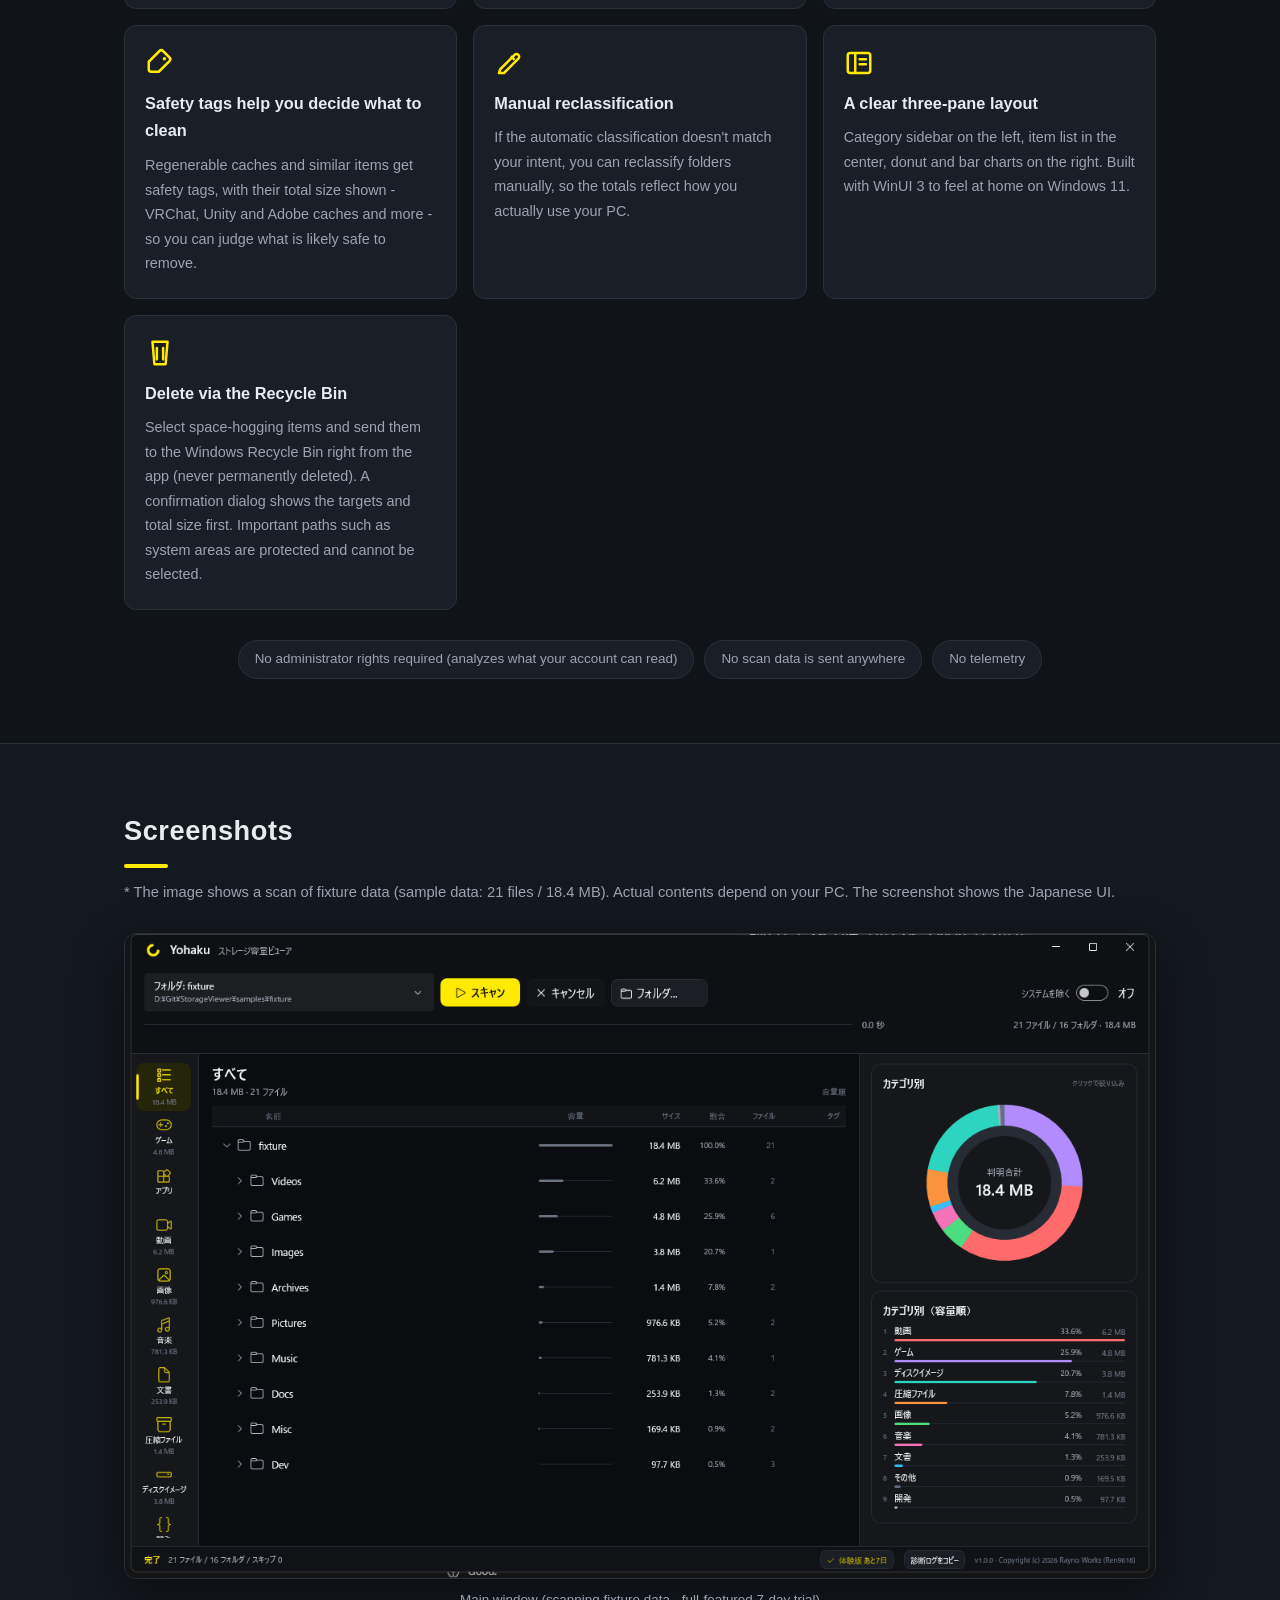
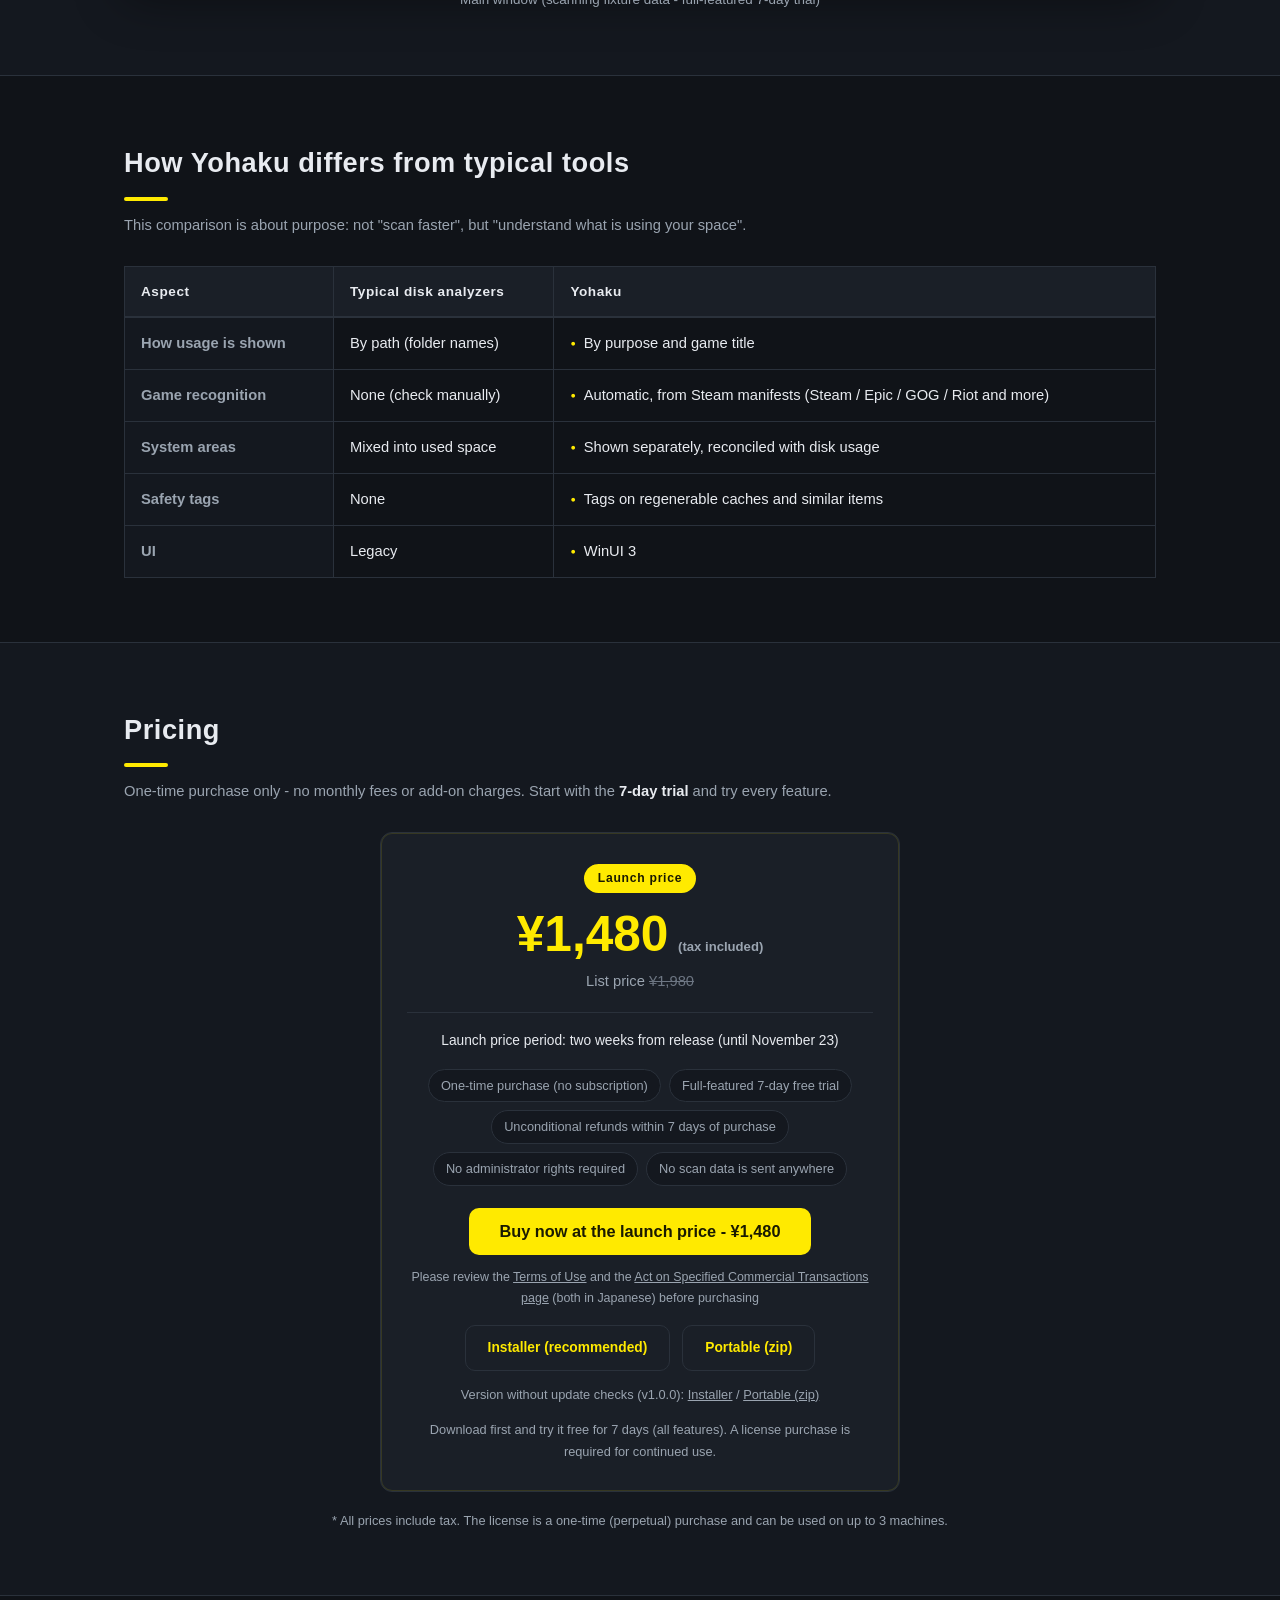
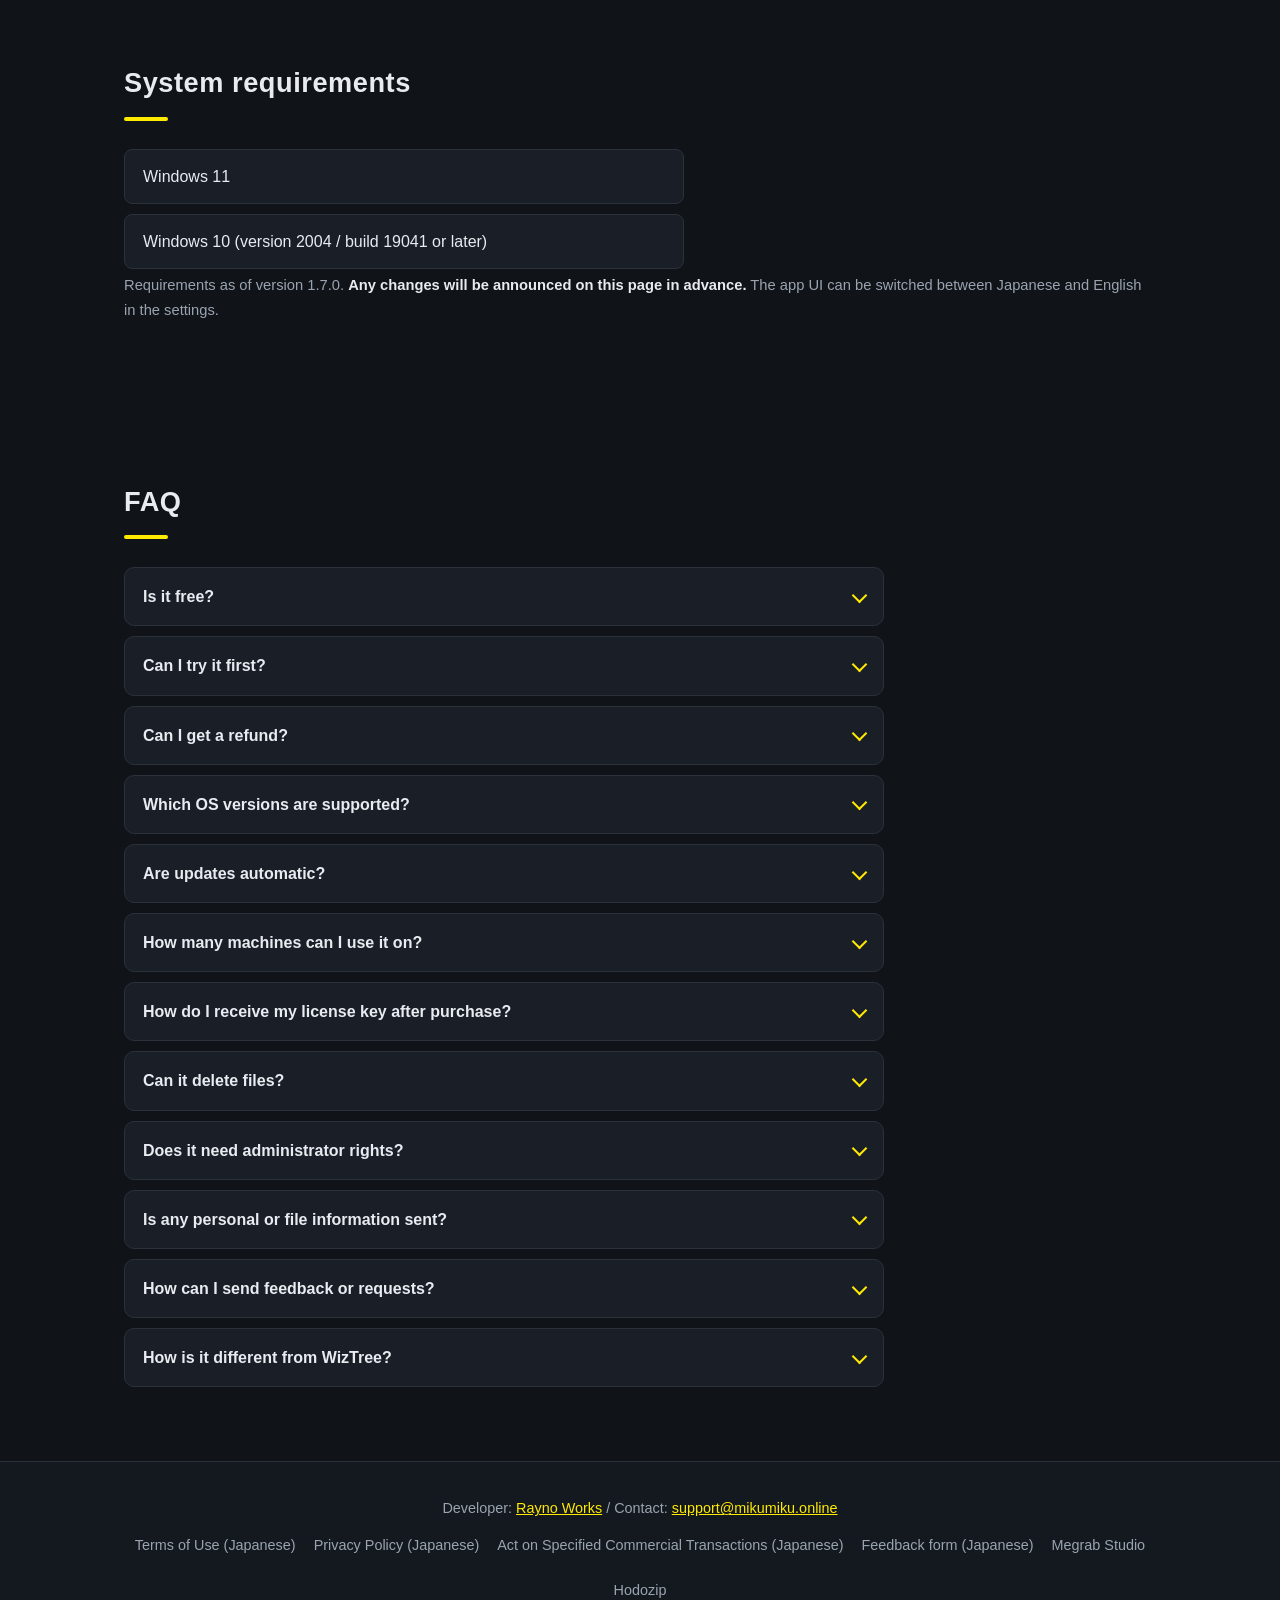
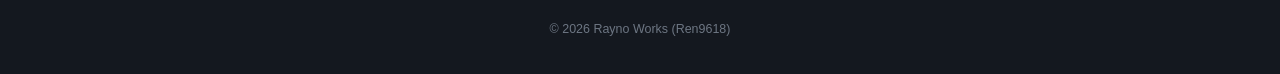
==== commit 980581c7: "﻿chore: bump site version to 1.7.0, note English UI availability" ====
--- a/en/index.html
+++ b/en/index.html
@@ -92,8 +92,8 @@
           The download starts a 7-day free trial with all features unlocked.<br>
           A license purchase is required for continued use.<br>
           The portable version needs no installation - just extract the zip and run it.<br>
-          Current version: <strong>1.6.0</strong><br>
-          Note: the app interface is currently in Japanese only. English UI support is in the works.
+          Current version: <strong>1.7.0</strong><br>
+          The app UI is available in English and Japanese - you can switch it under Settings &gt; Display &gt; Language (applied after a restart).
         </p>
         <p class="dl-legacy">
           From v1.1, Yohaku includes an optional update-check feature. If you prefer no update checks at all, <strong>v1.0.0</strong> (without the update checker) remains available. The same license key works with both versions.<br>
@@ -110,7 +110,7 @@
         <div class="mock-titlebar">
           <span class="tb-dot" aria-hidden="true"></span><span class="tb-dot" aria-hidden="true"></span><span class="tb-dot" aria-hidden="true"></span>
           <span class="tb-title">Yohaku</span>
-          <span class="tb-badge">v1.6.0</span>
+          <span class="tb-badge">v1.7.0</span>
         </div>
         <div class="mock-body">
           <div class="mock-side">
@@ -196,7 +196,7 @@
   <section class="section section-alt" id="screenshots">
     <div class="container">
       <h2 class="section-title">Screenshots</h2>
-      <p class="section-note">* The image shows a scan of fixture data (sample data: 21 files / 18.4 MB). Actual contents depend on your PC. The app interface is currently in Japanese.</p>
+      <p class="section-note">* The image shows a scan of fixture data (sample data: 21 files / 18.4 MB). Actual contents depend on your PC. The screenshot shows the Japanese UI.</p>
       <figure class="shot">
         <img class="shot-img" src="../img/screenshot-main.png"
              alt="Yohaku's main window: a three-pane layout with the category list on the left, items by size in the center, and a category donut chart and ranked list on the right. The status bar shows the trial period remaining"
@@ -269,9 +269,9 @@
         <li>Windows 10 (version 2004 / build 19041 or later)</li>
       </ul>
       <p class="section-note">
-        Requirements as of version 1.6.0.
+        Requirements as of version 1.7.0.
         <strong>Any changes will be announced on this page in advance.</strong>
-        The app interface is currently in Japanese only; English UI support is in the works.
+        The app UI can be switched between Japanese and English in the settings.
       </p>
     </div>
   </section>
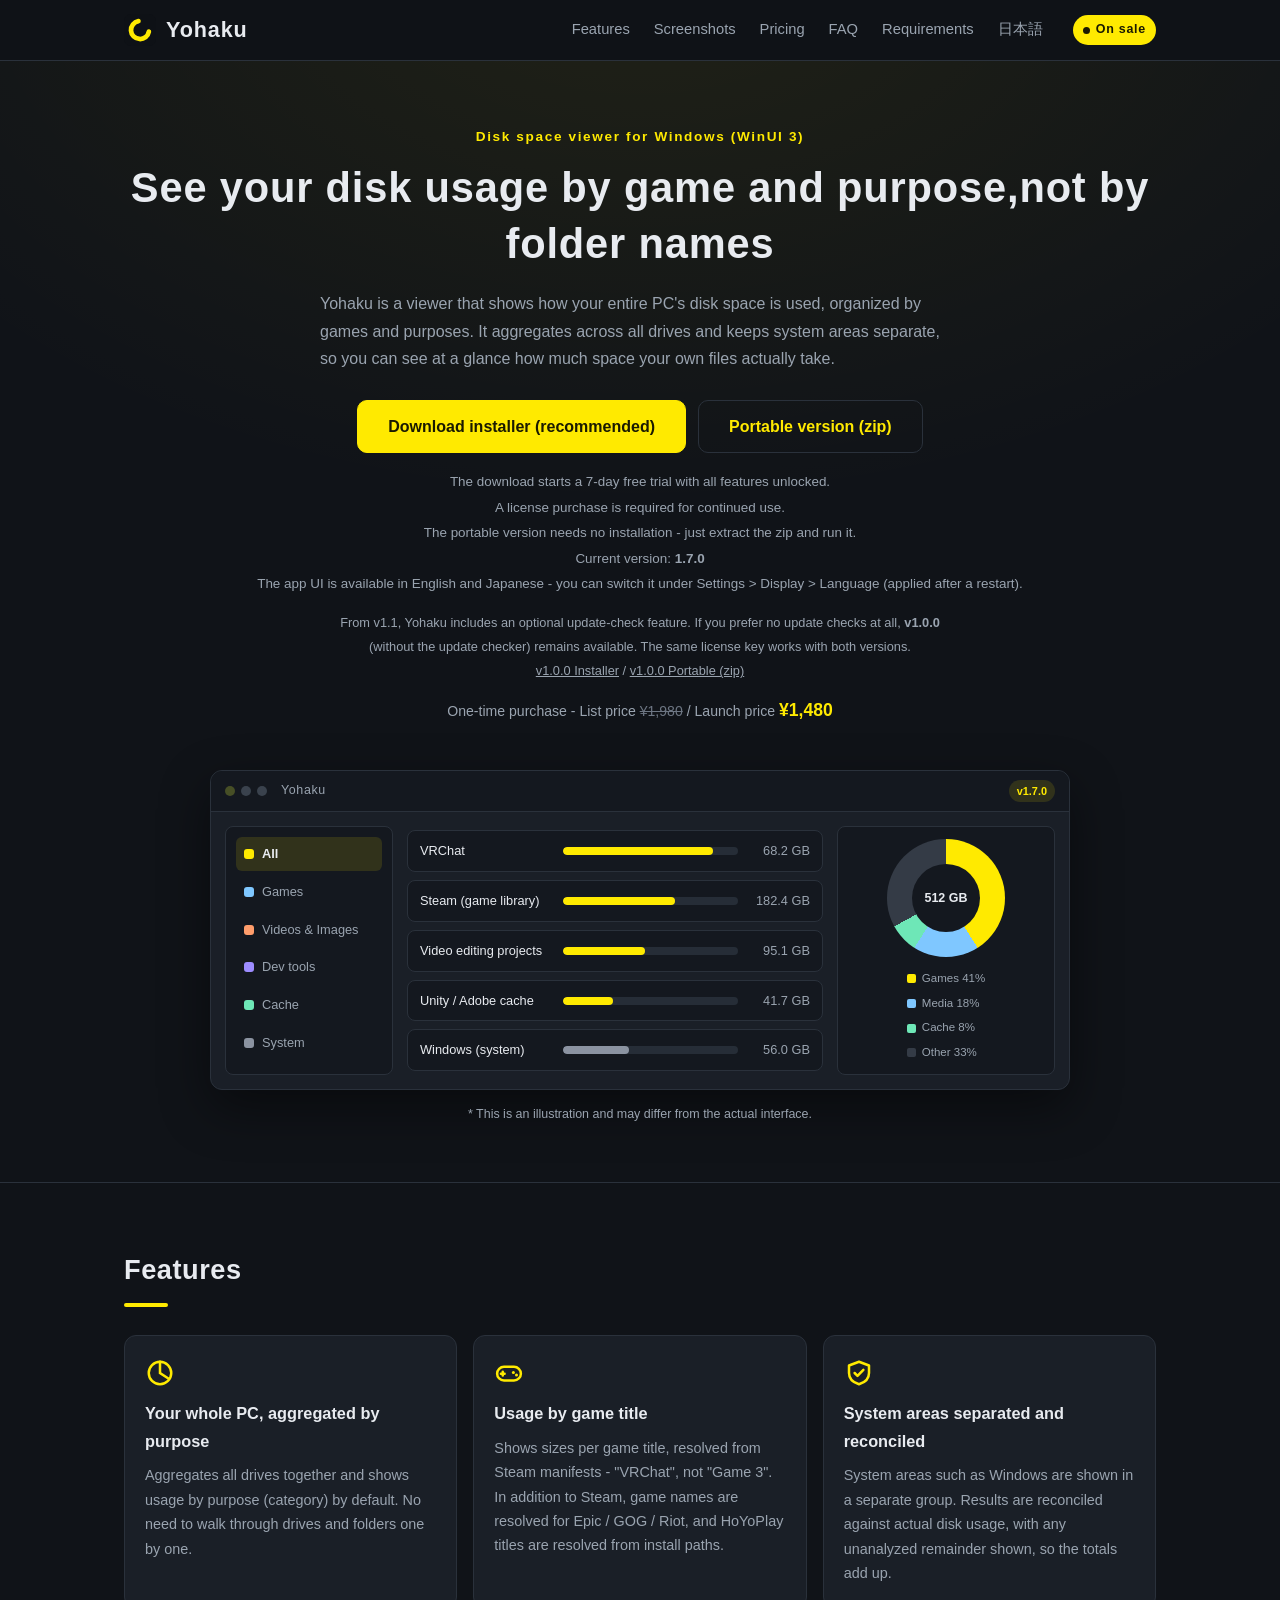
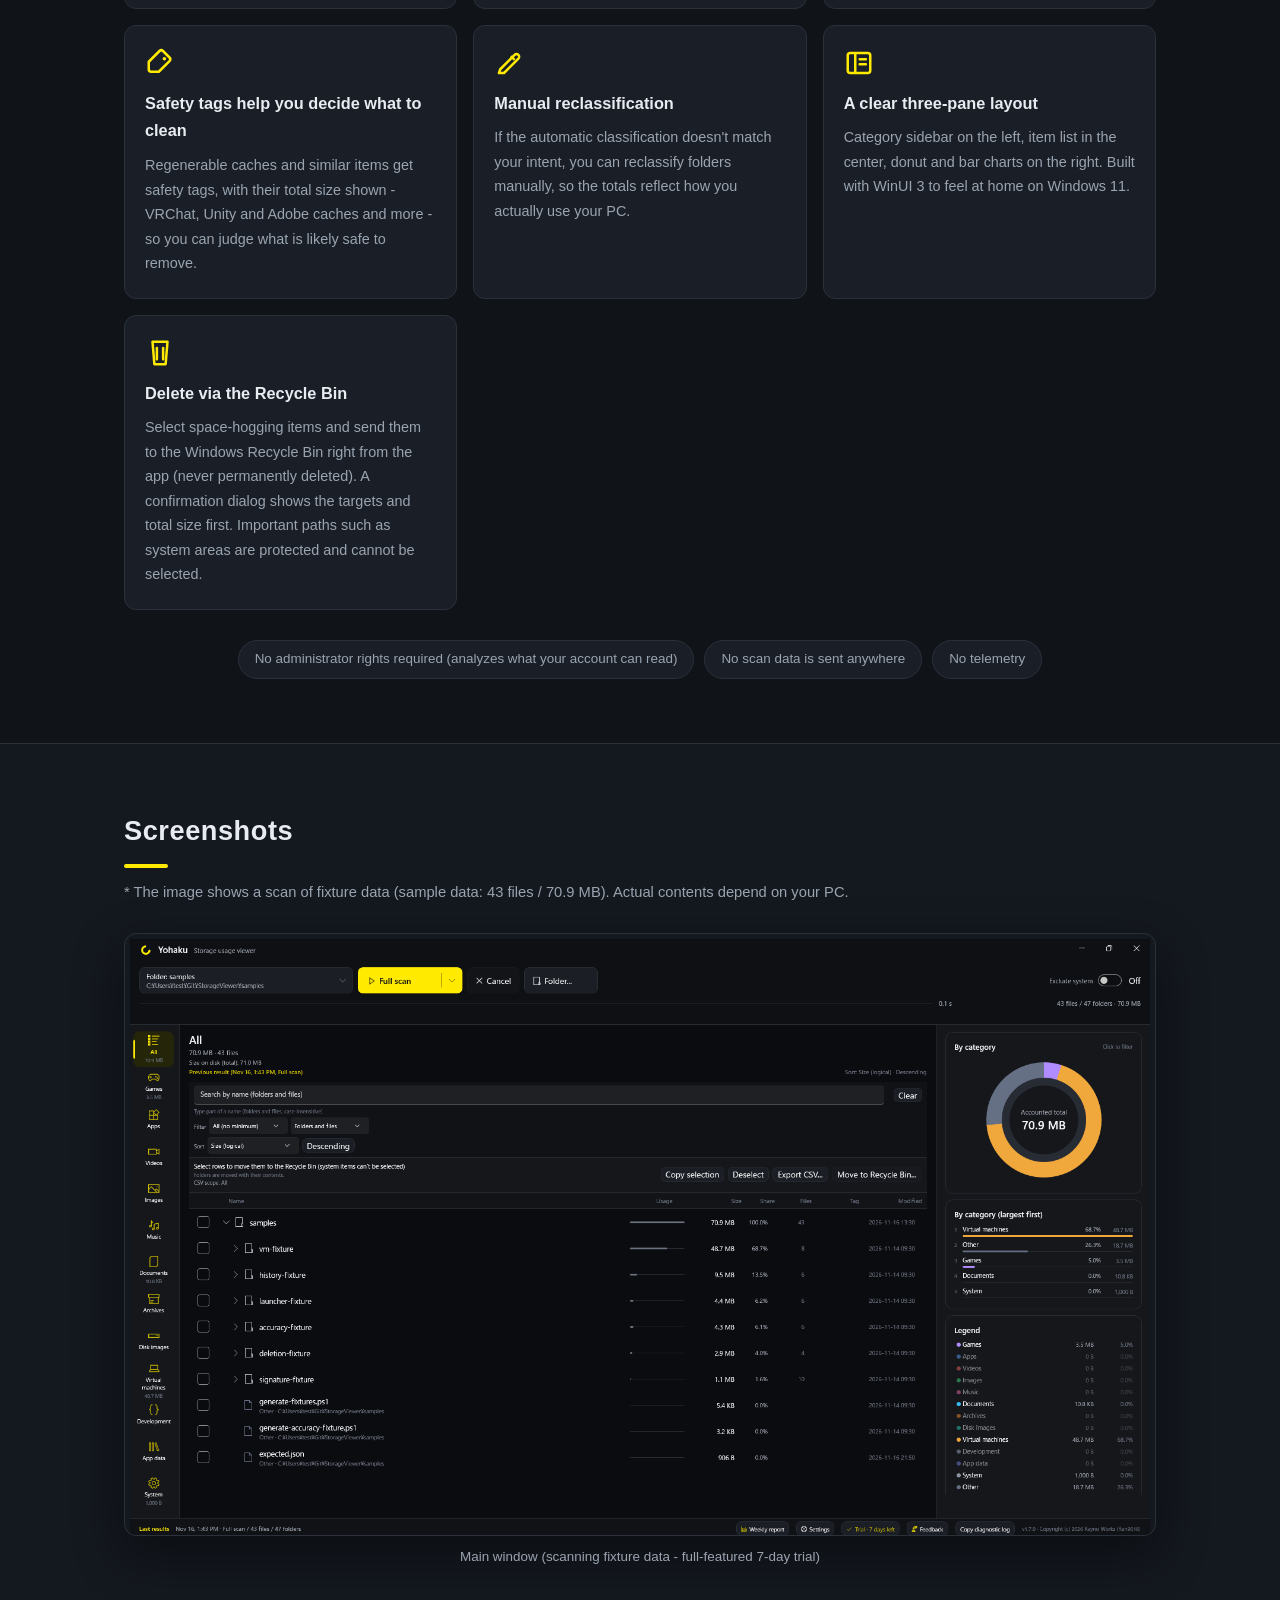
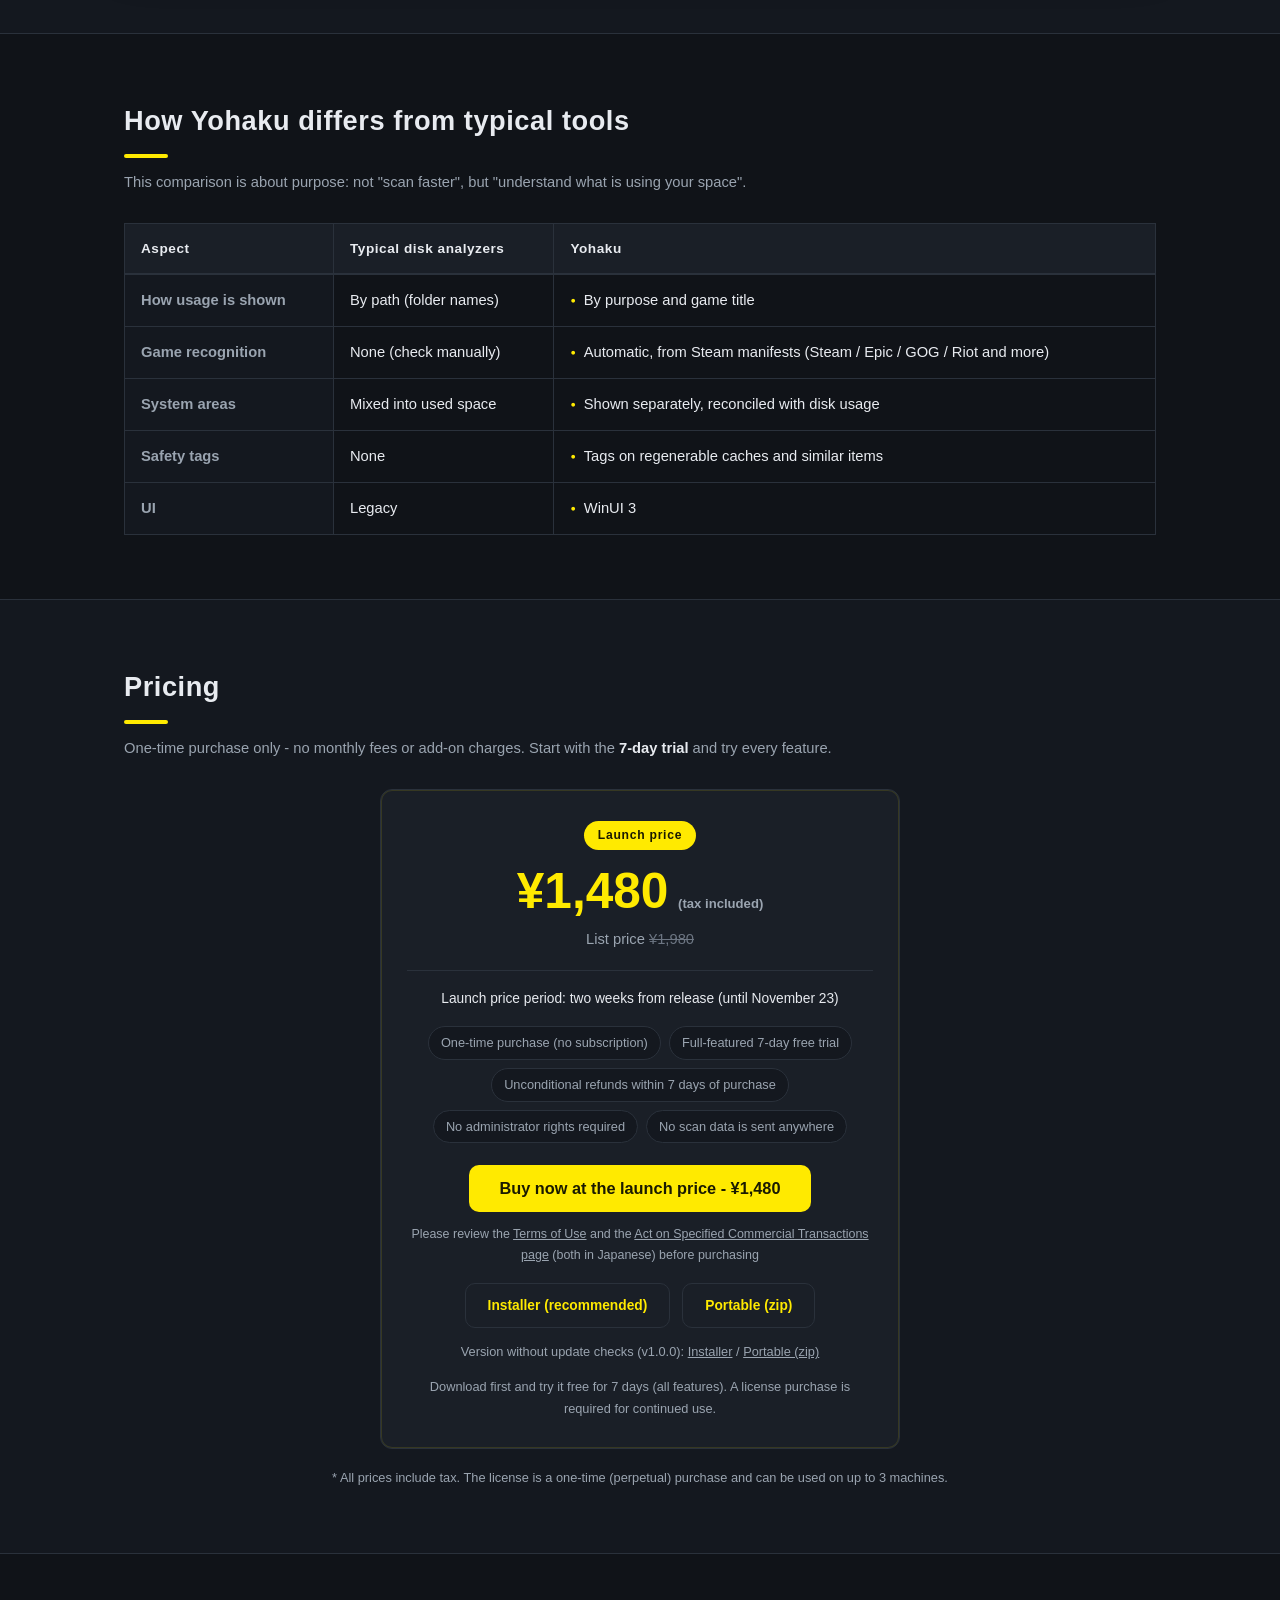
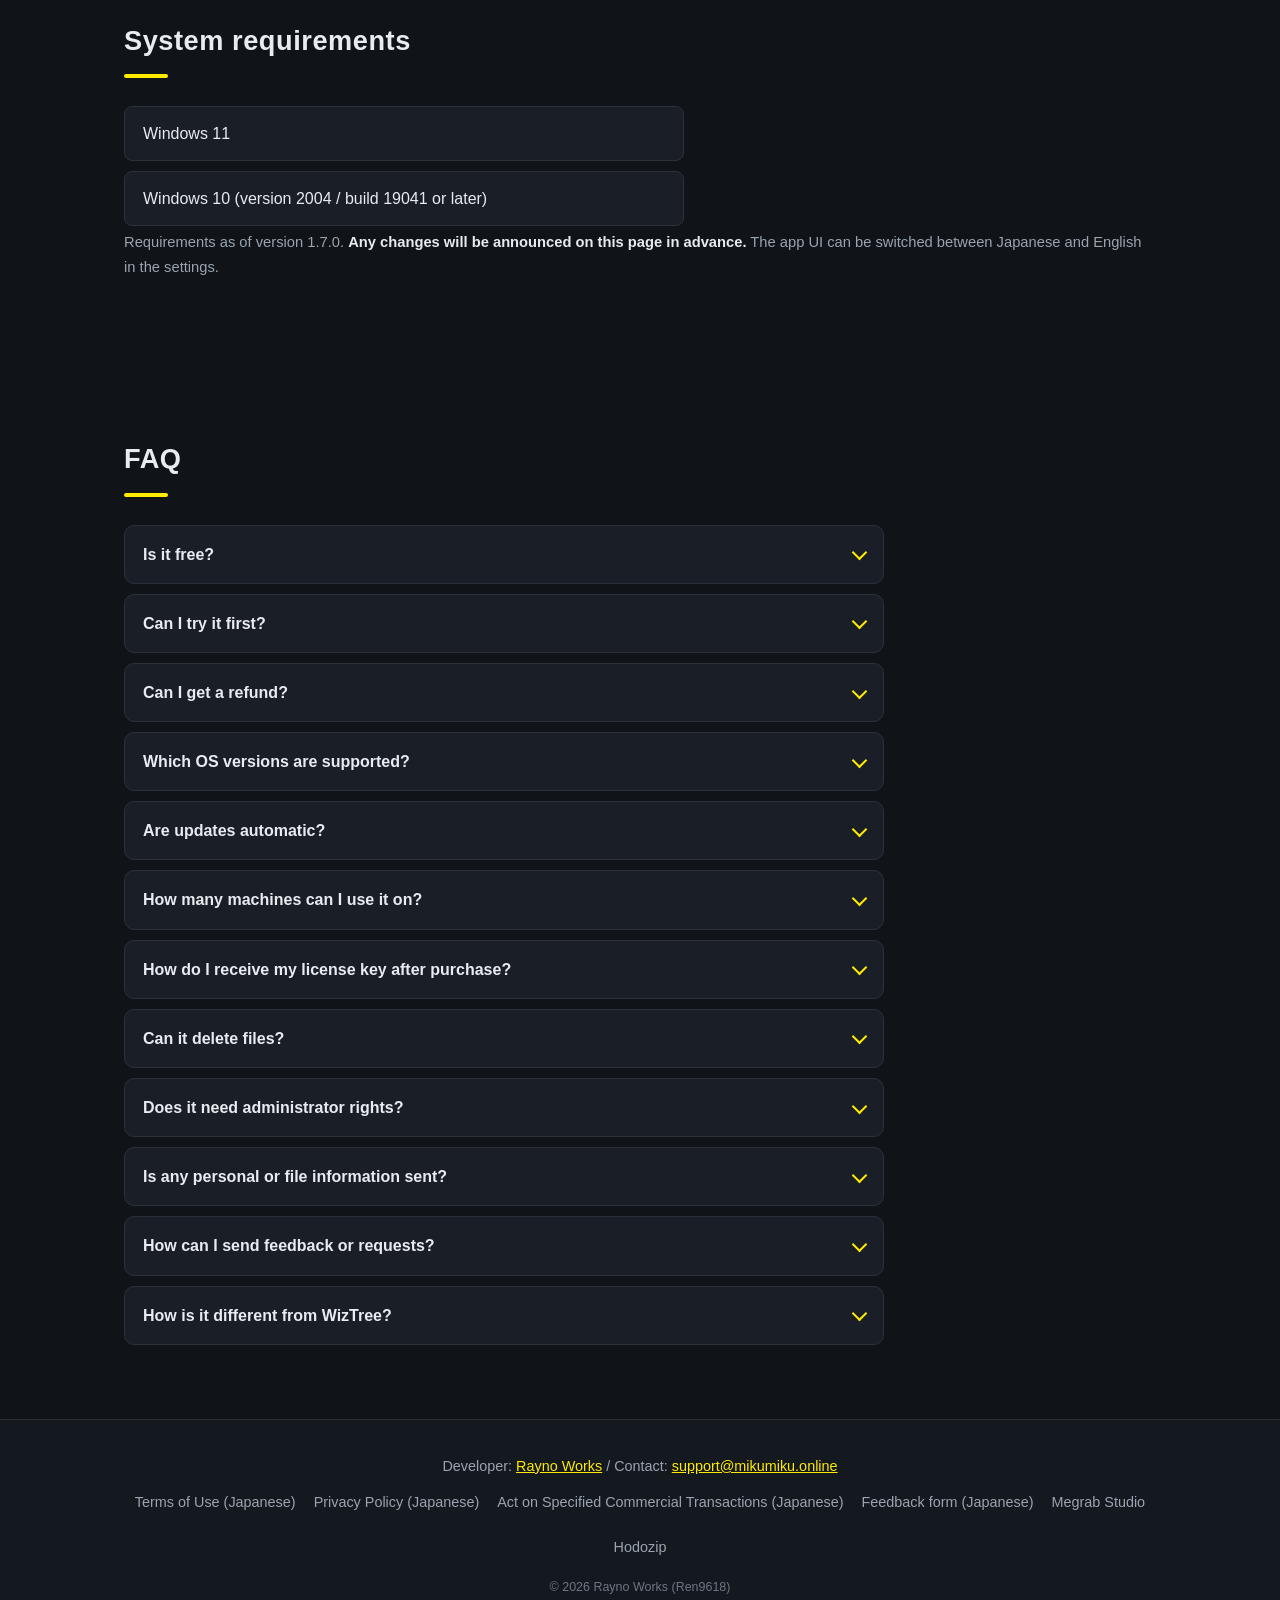
==== commit 1ccb976e: "﻿docs: use the English UI screenshot on the English page" ====
--- a/en/index.html
+++ b/en/index.html
@@ -196,11 +196,11 @@
   <section class="section section-alt" id="screenshots">
     <div class="container">
       <h2 class="section-title">Screenshots</h2>
-      <p class="section-note">* The image shows a scan of fixture data (sample data: 21 files / 18.4 MB). Actual contents depend on your PC. The screenshot shows the Japanese UI.</p>
+      <p class="section-note">* The image shows a scan of fixture data (sample data: 43 files / 70.9 MB). Actual contents depend on your PC.</p>
       <figure class="shot">
-        <img class="shot-img" src="../img/screenshot-main.png"
+        <img class="shot-img" src="../img/screenshot-main-en.png"
              alt="Yohaku's main window: a three-pane layout with the category list on the left, items by size in the center, and a category donut chart and ranked list on the right. The status bar shows the trial period remaining"
-             width="1280" height="800" loading="lazy">
+             width="1734" height="1012" loading="lazy">
         <figcaption>Main window (scanning fixture data - full-featured 7-day trial)</figcaption>
       </figure>
     </div>
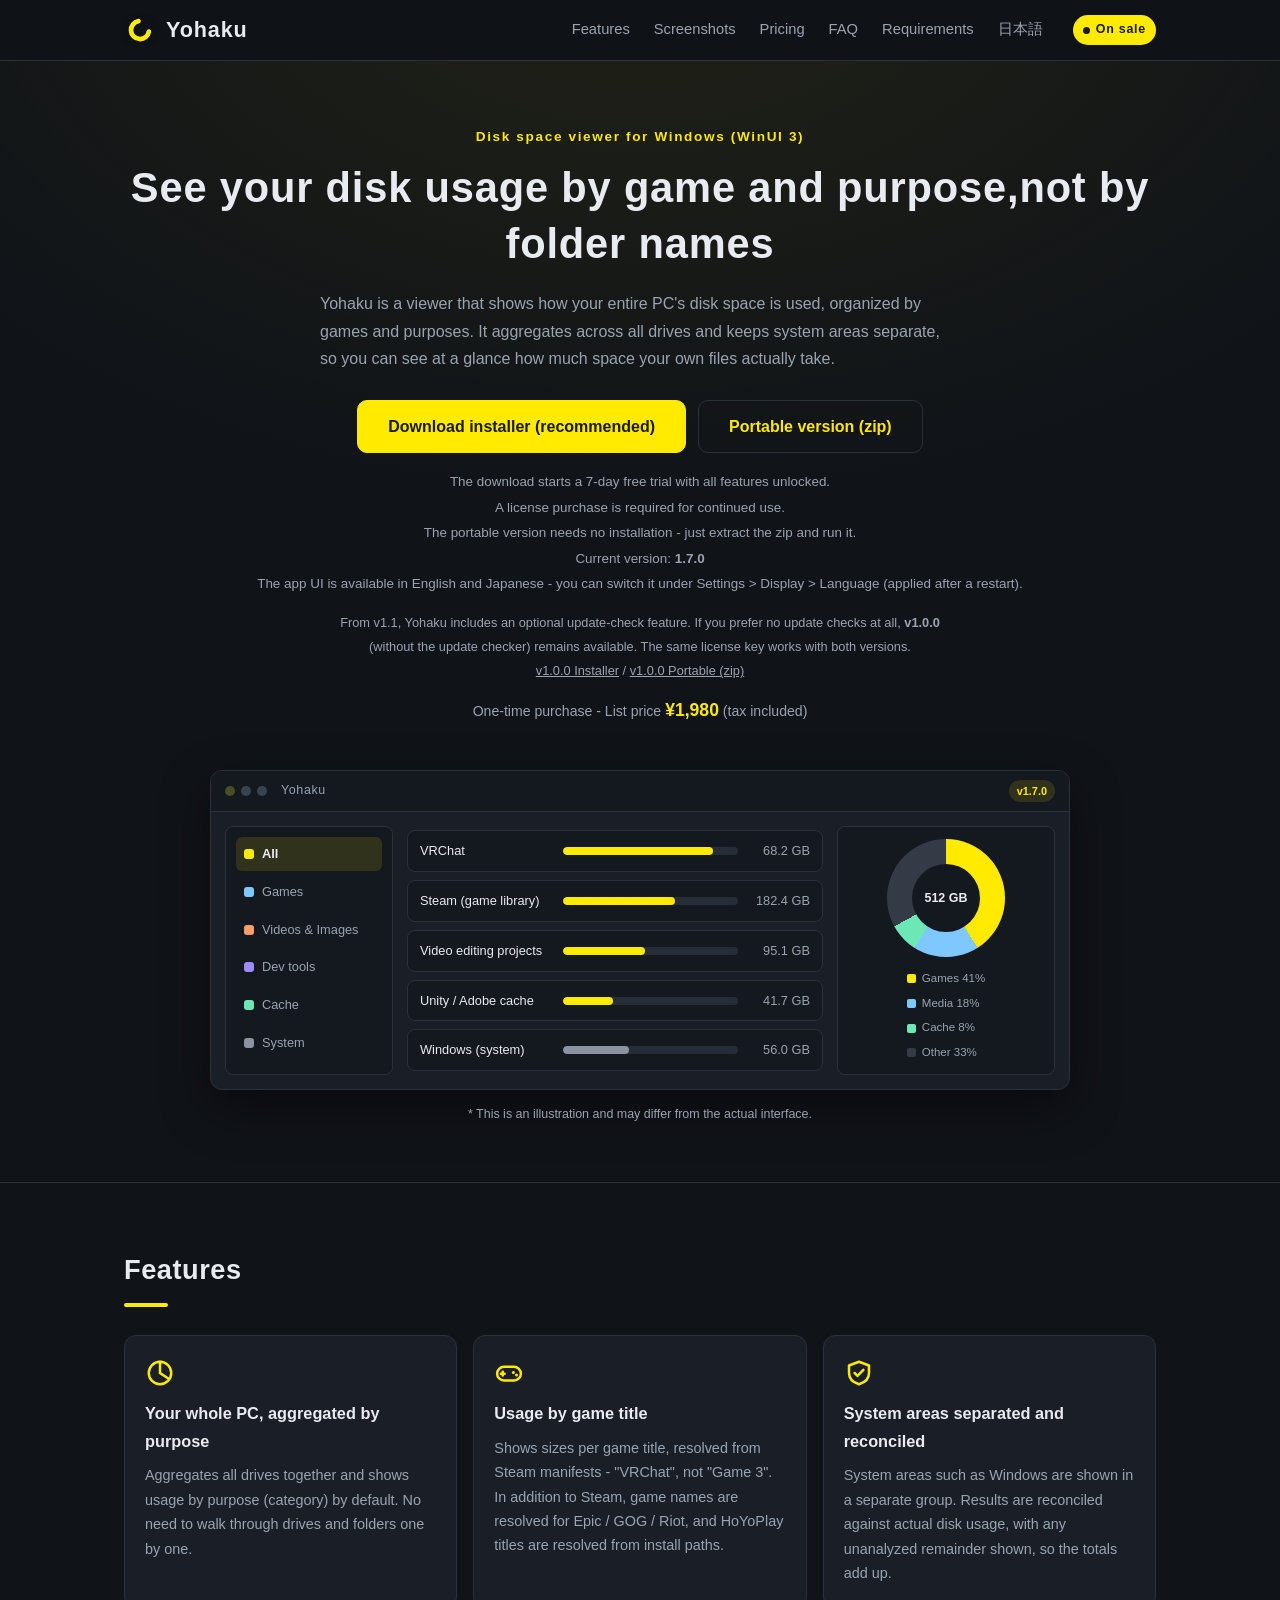
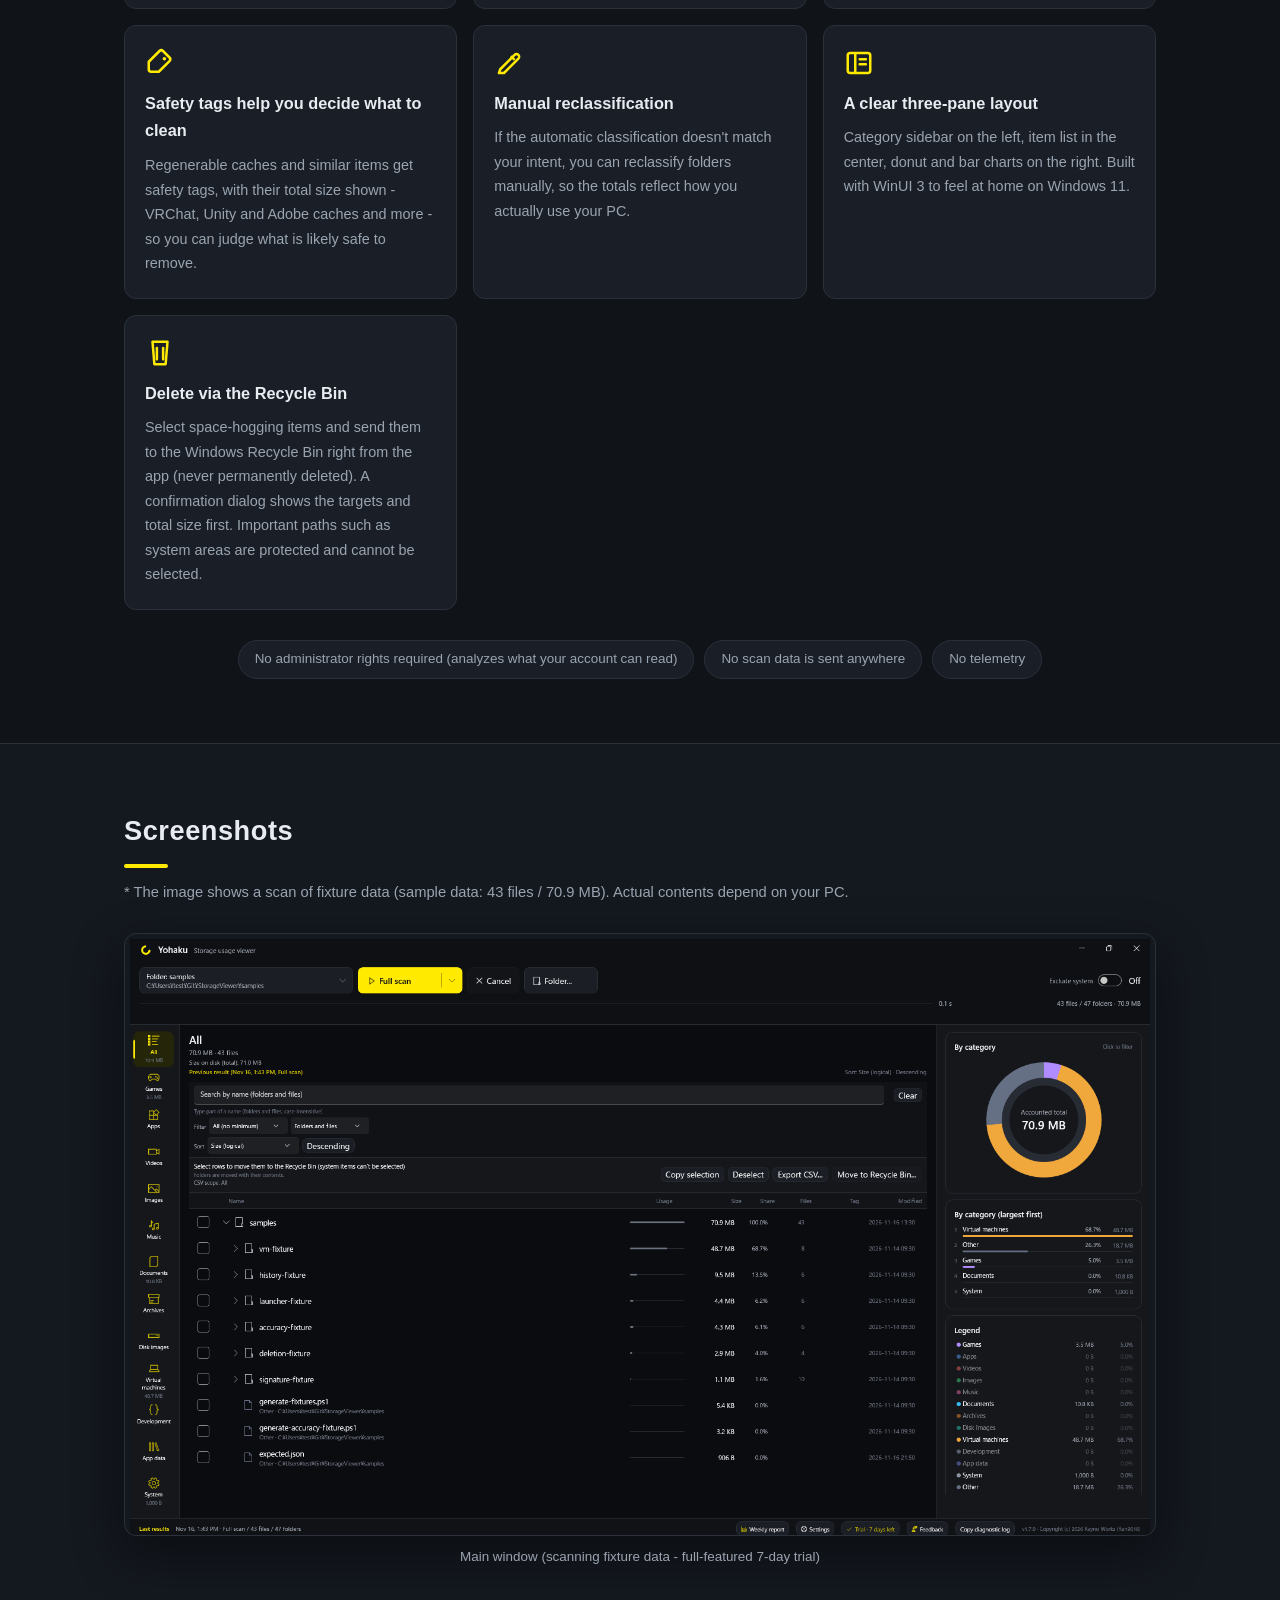
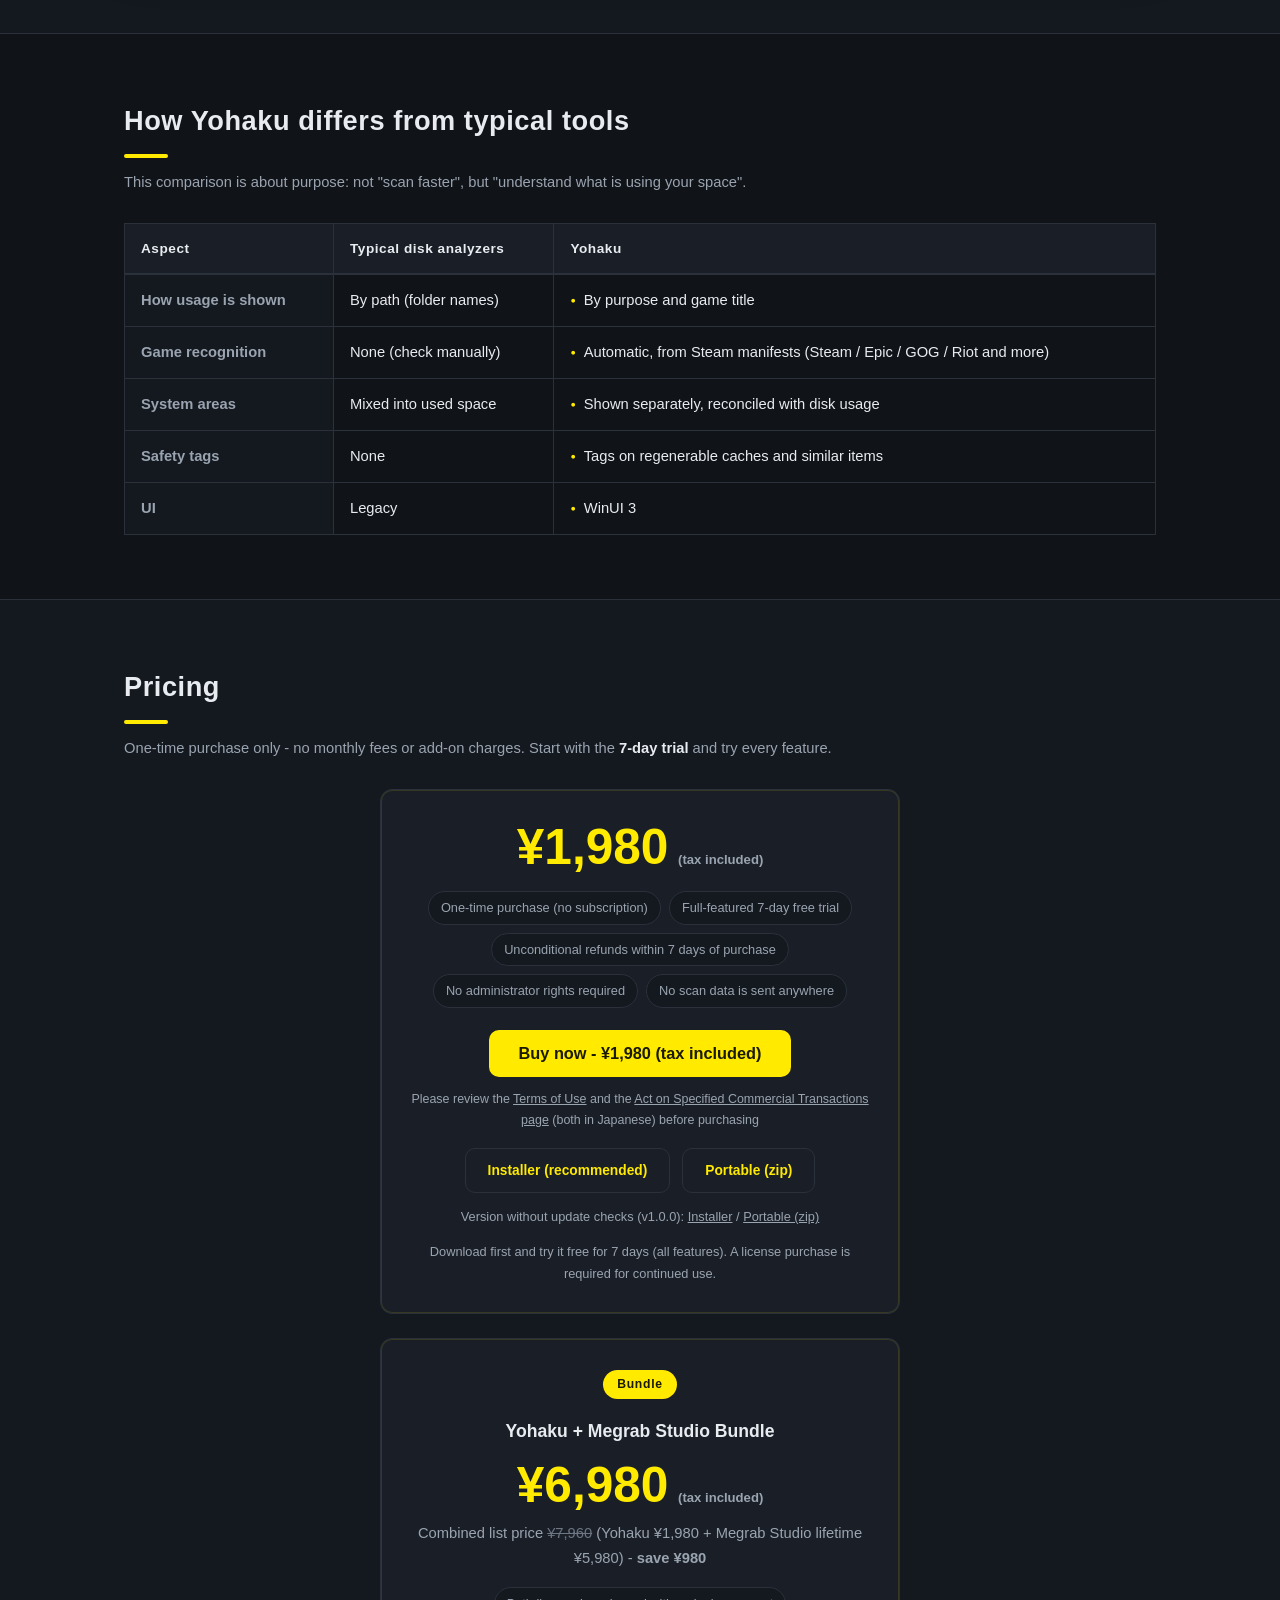
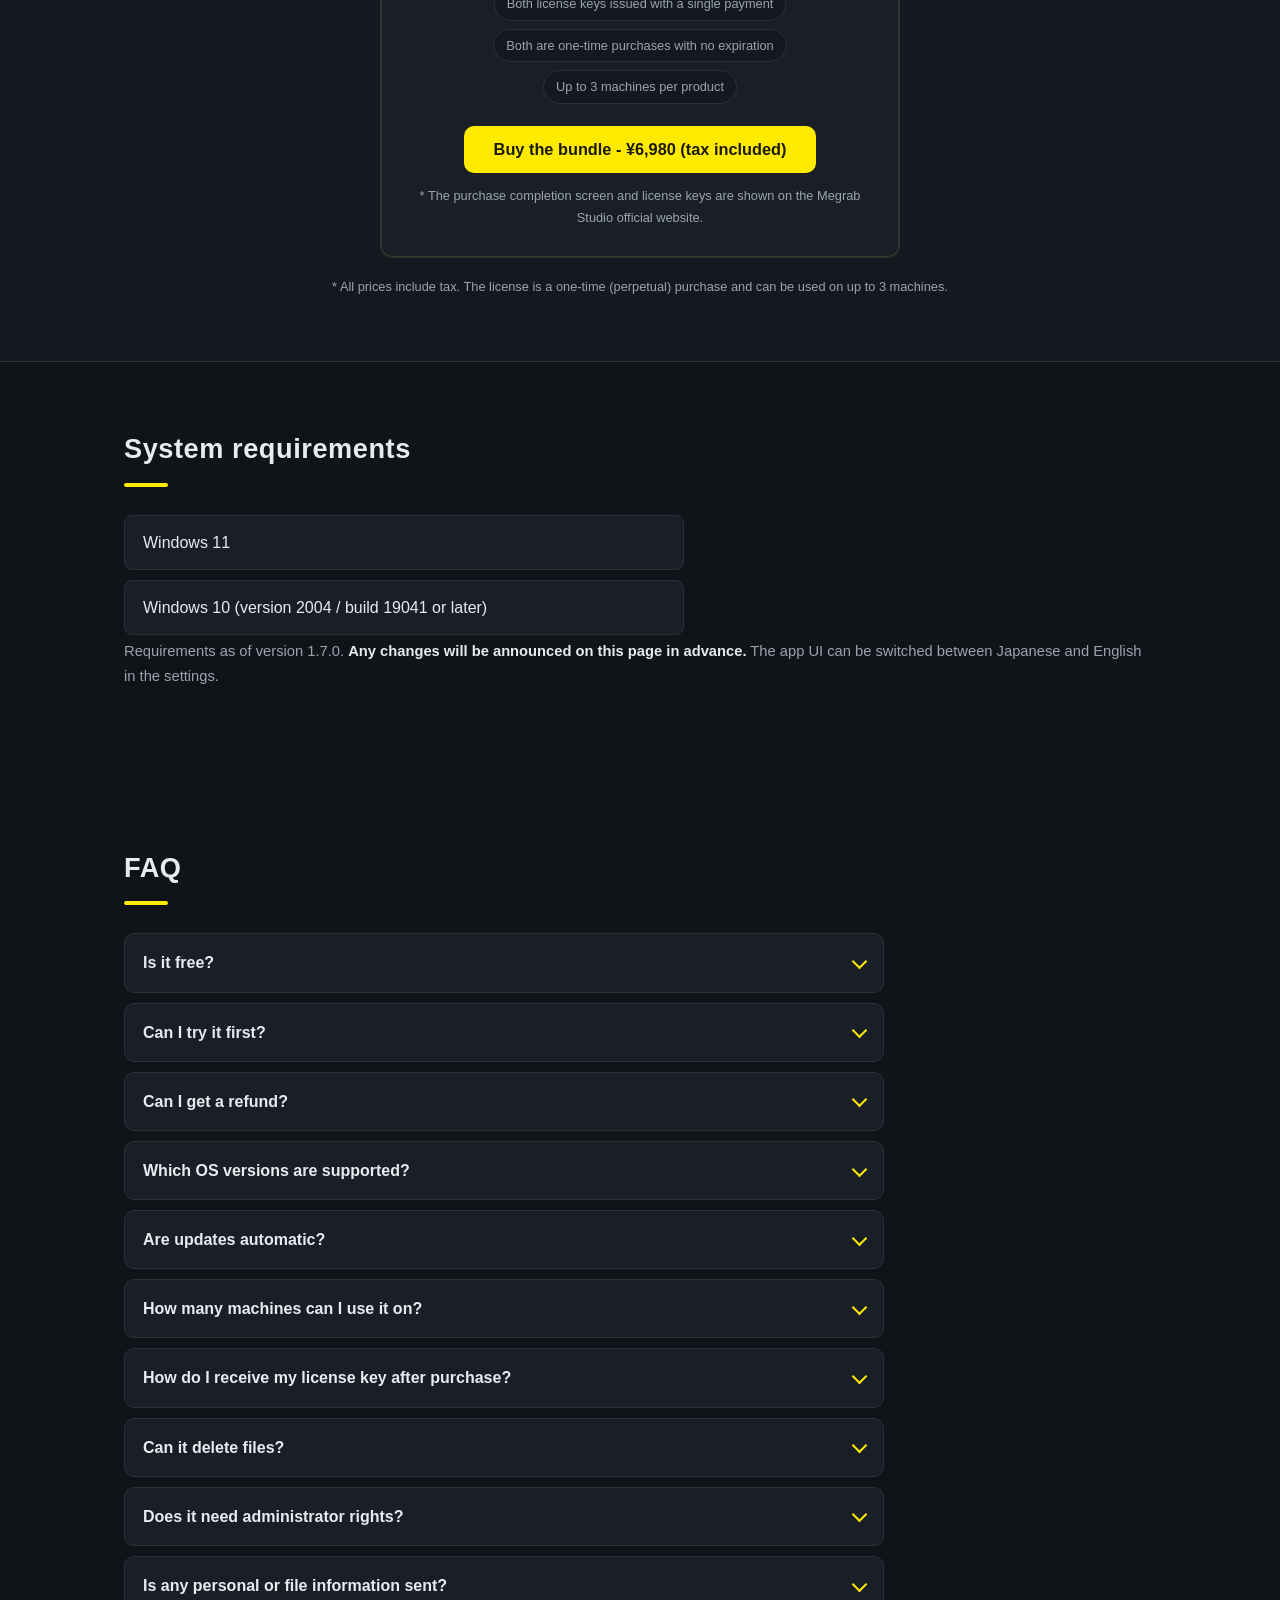
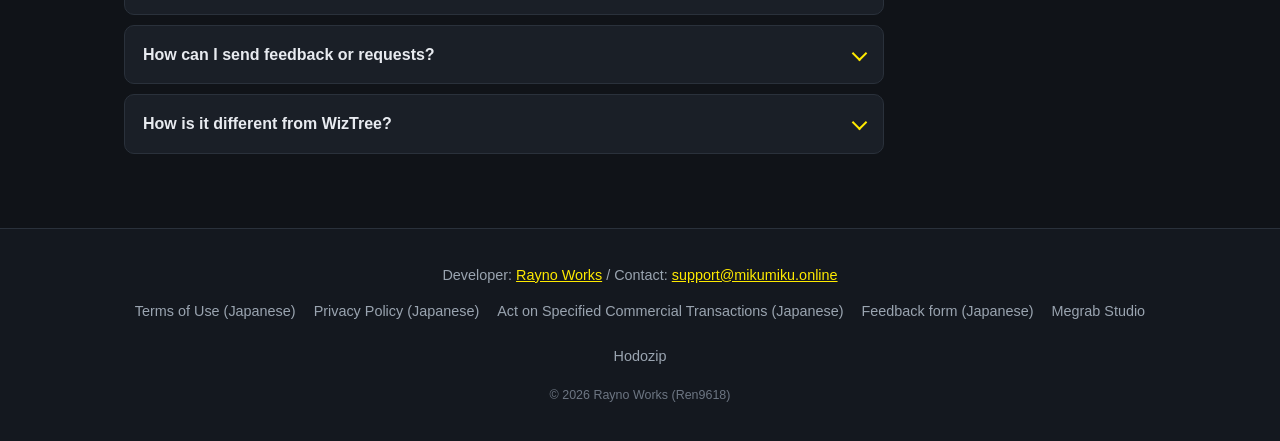
==== commit d461b5b0: "feat: 定価 ¥1,980 へ切替と Megrab Studio とのバンドル販売対応" ====
--- a/en/index.html
+++ b/en/index.html
@@ -4,14 +4,14 @@
 <meta charset="utf-8">
 <meta name="viewport" content="width=device-width, initial-scale=1">
 <title>Yohaku - Disk Space Viewer for Windows</title>
-<meta name="description" content="Yohaku is a disk space viewer for Windows that shows usage by game title and purpose, not by folder names. One-time purchase: list price ¥1,980, launch price ¥1,480 (for two weeks from release). Includes a full-featured 7-day free trial.">
+<meta name="description" content="Yohaku is a disk space viewer for Windows that shows usage by game title and purpose, not by folder names. One-time purchase for the list price of ¥1,980 (tax included). Includes a full-featured 7-day free trial.">
 <link rel="canonical" href="https://ren9618.github.io/Yohaku/en/">
 <link rel="alternate" hreflang="ja" href="https://ren9618.github.io/Yohaku/">
 <link rel="alternate" hreflang="en" href="https://ren9618.github.io/Yohaku/en/">
 <link rel="alternate" hreflang="x-default" href="https://ren9618.github.io/Yohaku/">
 <meta property="og:title" content="Yohaku - Disk Space Viewer for Windows">
 <meta property="og:site_name" content="Yohaku">
-<meta property="og:description" content="A disk space viewer for Windows that shows usage by game title and purpose, not by folder names. One-time purchase: list price ¥1,980, launch price ¥1,480 (for two weeks from release).">
+<meta property="og:description" content="A disk space viewer for Windows that shows usage by game title and purpose, not by folder names. One-time purchase for the list price of ¥1,980 (tax included).">
 <meta property="og:type" content="website">
 <meta property="og:url" content="https://ren9618.github.io/Yohaku/en/">
 <meta property="og:locale" content="en_US">
@@ -30,7 +30,7 @@
   "brand": { "@type": "Brand", "name": "Rayno Works" },
   "offers": {
     "@type": "Offer",
-    "price": "1480",
+    "price": "1980",
     "priceCurrency": "JPY",
     "availability": "https://schema.org/InStock",
     "url": "https://ren9618.github.io/Yohaku/en/",
@@ -100,7 +100,7 @@
           <a href="https://github.com/Ren9618/Yohaku/releases/download/v1.0.0/Yohaku-Setup.exe">v1.0.0 Installer</a> / <a href="https://github.com/Ren9618/Yohaku/releases/download/v1.0.0/Yohaku-Portable.zip">v1.0.0 Portable (zip)</a>
         </p>
         <p class="hero-price">
-          One-time purchase - List price <s>¥1,980</s> / Launch price <strong>¥1,480</strong>
+          One-time purchase - List price <strong>¥1,980</strong> (tax included)
         </p>
       </div>
 
@@ -235,10 +235,7 @@
       <h2 class="section-title">Pricing</h2>
       <p class="section-note">One-time purchase only - no monthly fees or add-on charges. Start with the <strong>7-day trial</strong> and try every feature.</p>
       <div class="price-card">
-        <p class="price-badge">Launch price</p>
-        <p class="price-main">¥1,480<span class="price-tax"> (tax included)</span></p>
-        <p class="price-list">List price <s>¥1,980</s></p>
-        <p class="price-term">Launch price period: two weeks from release (until November 23)</p>
+        <p class="price-main">¥1,980<span class="price-tax"> (tax included)</span></p>
         <ul class="price-facts">
           <li>One-time purchase (no subscription)</li>
           <li>Full-featured 7-day free trial</li>
@@ -246,7 +243,7 @@
           <li>No administrator rights required</li>
           <li>No scan data is sent anywhere</li>
         </ul>
-        <button type="button" class="btn btn-buy" id="buy-button">Buy now at the launch price - ¥1,480</button>
+        <button type="button" class="btn btn-buy" id="buy-button">Buy now - ¥1,980 (tax included)</button>
         <p class="buy-legal">Please review the <a href="../terms/">Terms of Use</a> and the <a href="../tokushoho/">Act on Specified Commercial Transactions page</a> (both in Japanese) before purchasing</p>
         <p class="buy-error" id="buy-error" hidden role="alert">Couldn't open the checkout page. Please wait a moment and try again. If the problem persists, contact support@mikumiku.online.</p>
         <div class="dl-buttons dl-buttons-price">
@@ -255,6 +252,20 @@
         </div>
         <p class="dl-legacy dl-legacy-price">Version without update checks (v1.0.0): <a href="https://github.com/Ren9618/Yohaku/releases/download/v1.0.0/Yohaku-Setup.exe">Installer</a> / <a href="https://github.com/Ren9618/Yohaku/releases/download/v1.0.0/Yohaku-Portable.zip">Portable (zip)</a></p>
         <p class="buy-note">Download first and try it free for 7 days (all features). A license purchase is required for continued use.</p>
+      </div>
+      <div class="price-card bundle-card">
+        <p class="price-badge">Bundle</p>
+        <h3 class="bundle-title">Yohaku + Megrab Studio Bundle</h3>
+        <p class="price-main">¥6,980<span class="price-tax"> (tax included)</span></p>
+        <p class="price-list">Combined list price <s>¥7,960</s> (Yohaku ¥1,980 + Megrab Studio lifetime ¥5,980) - <strong>save ¥980</strong></p>
+        <ul class="price-facts">
+          <li>Both license keys issued with a single payment</li>
+          <li>Both are one-time purchases with no expiration</li>
+          <li>Up to 3 machines per product</li>
+        </ul>
+        <button type="button" class="btn btn-buy" id="bundle-button">Buy the bundle - ¥6,980 (tax included)</button>
+        <p class="buy-note bundle-note">* The purchase completion screen and license keys are shown on the Megrab Studio official website.</p>
+        <p class="buy-error" id="bundle-buy-error" hidden role="alert">Couldn't open the checkout page. Please wait a moment and try again. If the problem persists, contact support@mikumiku.online.</p>
       </div>
       <p class="price-note">* All prices include tax. The license is a one-time (perpetual) purchase and can be used on up to 3 machines.</p>
     </div>
@@ -283,7 +294,7 @@
       <div class="faq">
         <details>
           <summary>Is it free?</summary>
-          <p>No - it's a paid app with a one-time price. The list price is ¥1,980 (tax included); for two weeks from release, it's on sale at the launch price of ¥1,480 (tax included). There are no monthly fees.</p>
+          <p>No - it's a paid app with a one-time price. The list price is ¥1,980 (tax included). There are no monthly fees.</p>
         </details>
         <details>
           <summary>Can I try it first?</summary>
--- a/style.css
+++ b/style.css
@@ -395,6 +395,11 @@
 .price-card .btn-disabled { padding: 12px 28px; }
 .price-note { margin: 18px 0 0; font-size: .8rem; color: var(--sub); text-align: center; }
 
+/* バンドル（Yohaku＋Megrab Studio セット）カード */
+.bundle-card { margin-top: 24px; }
+.bundle-title { margin: 4px 0 12px; font-size: 1.1rem; font-weight: 700; color: var(--text); }
+.bundle-note { text-align: center; }
+
 /* ---------- 動作環境 ---------- */
 .req-list { margin: 0 0 20px; padding: 0; list-style: none; }
 .req-list li {
